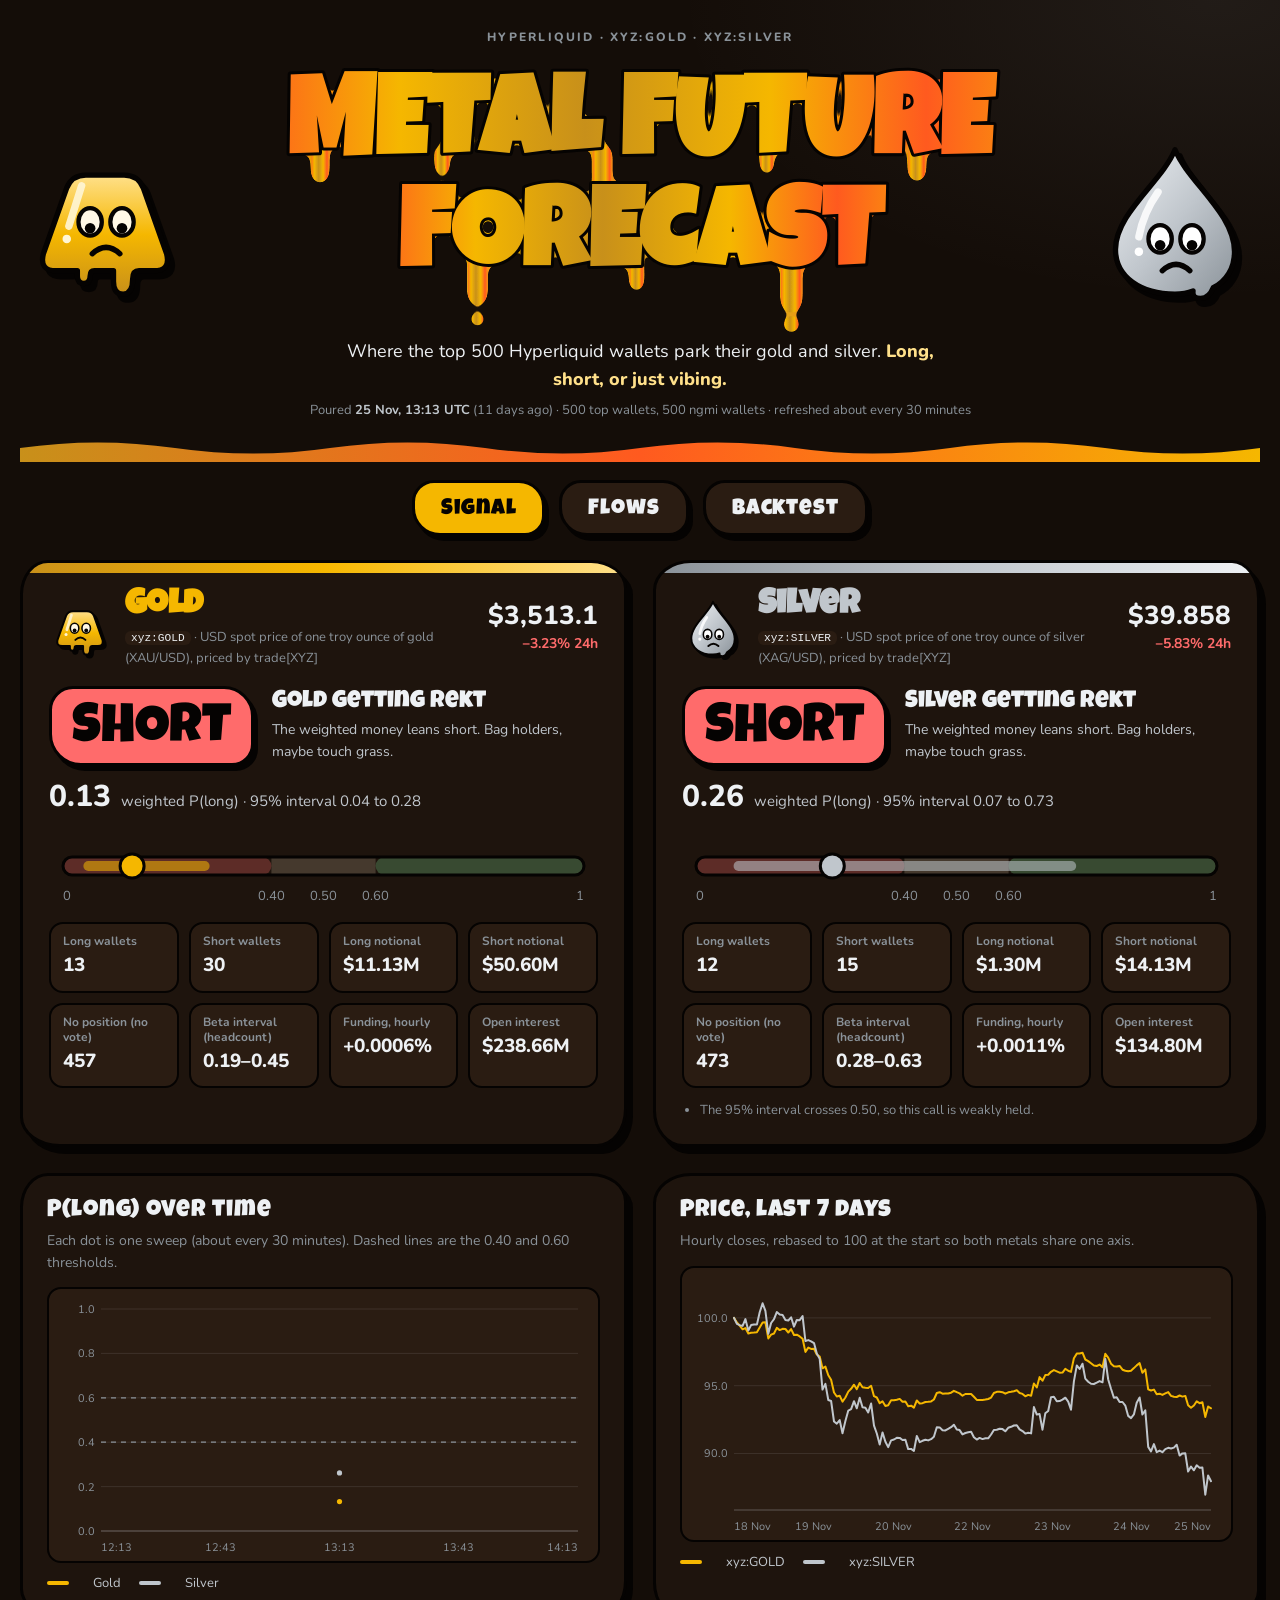
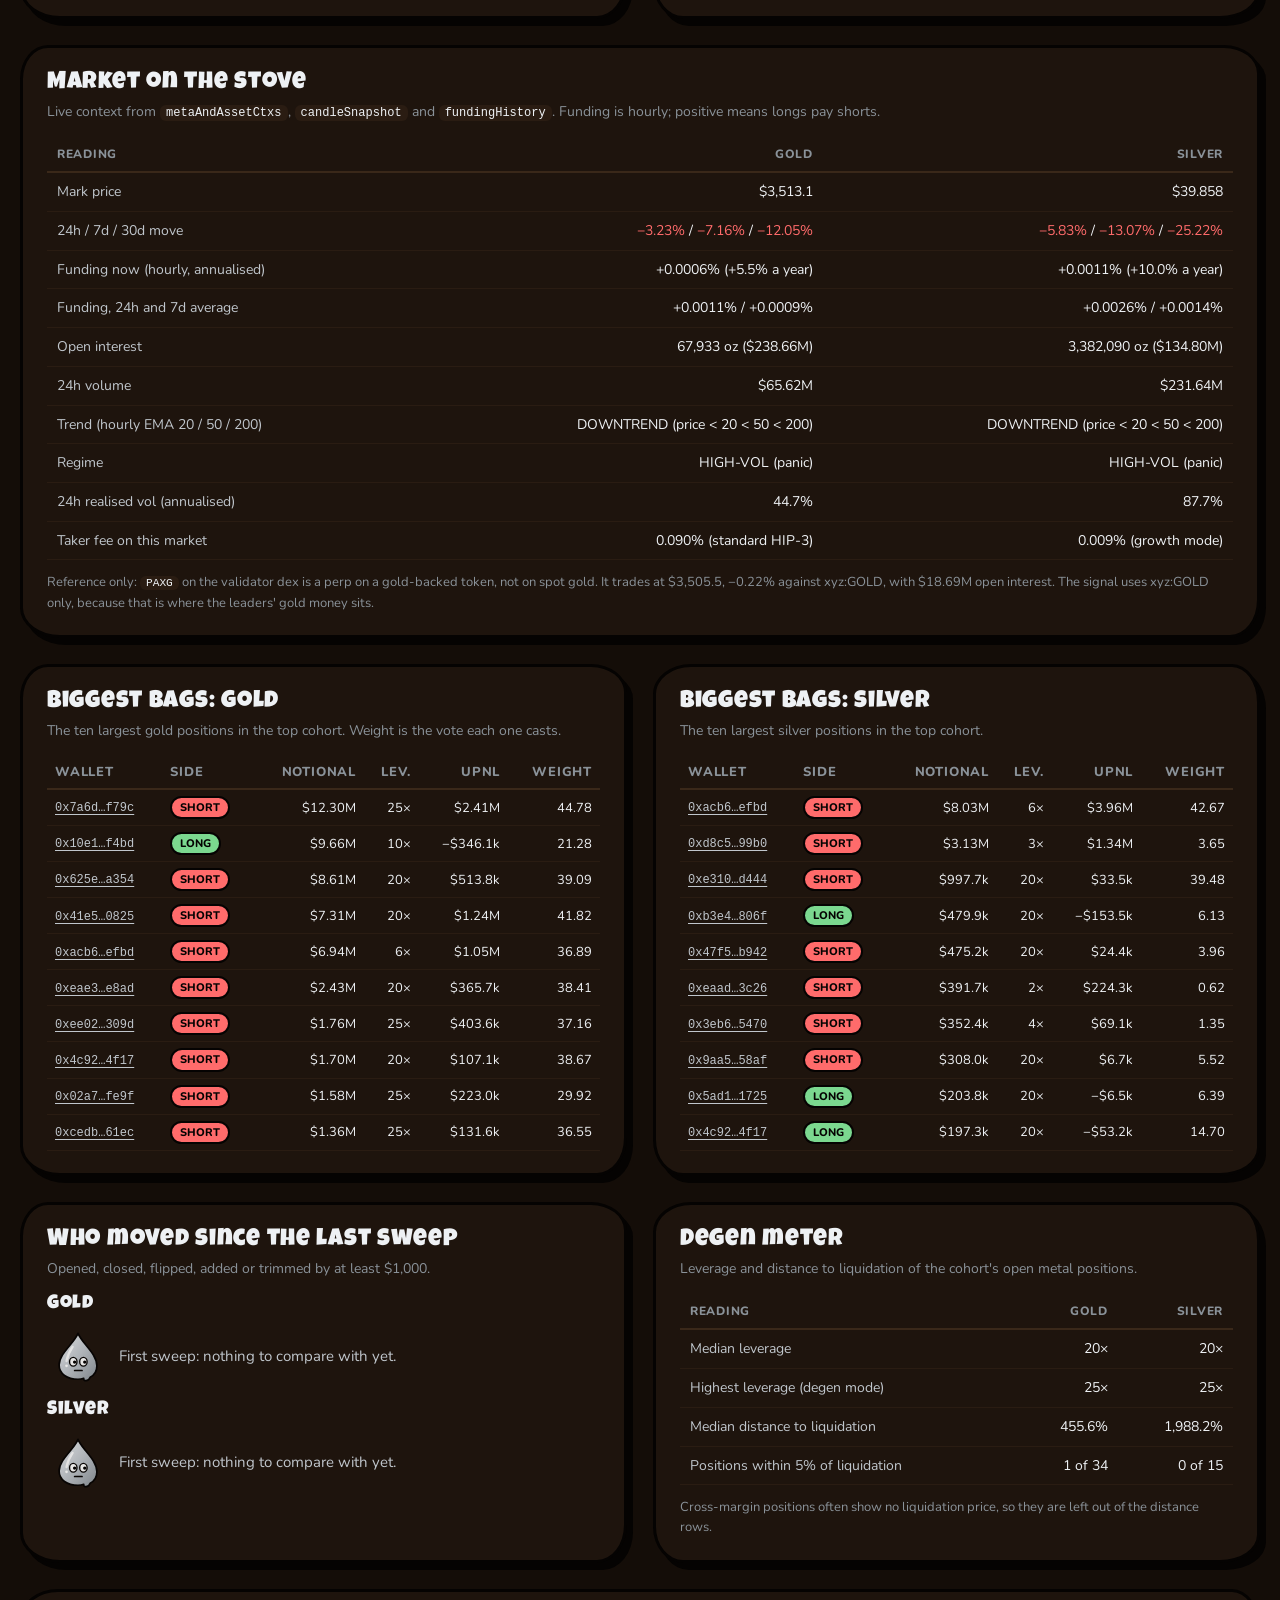
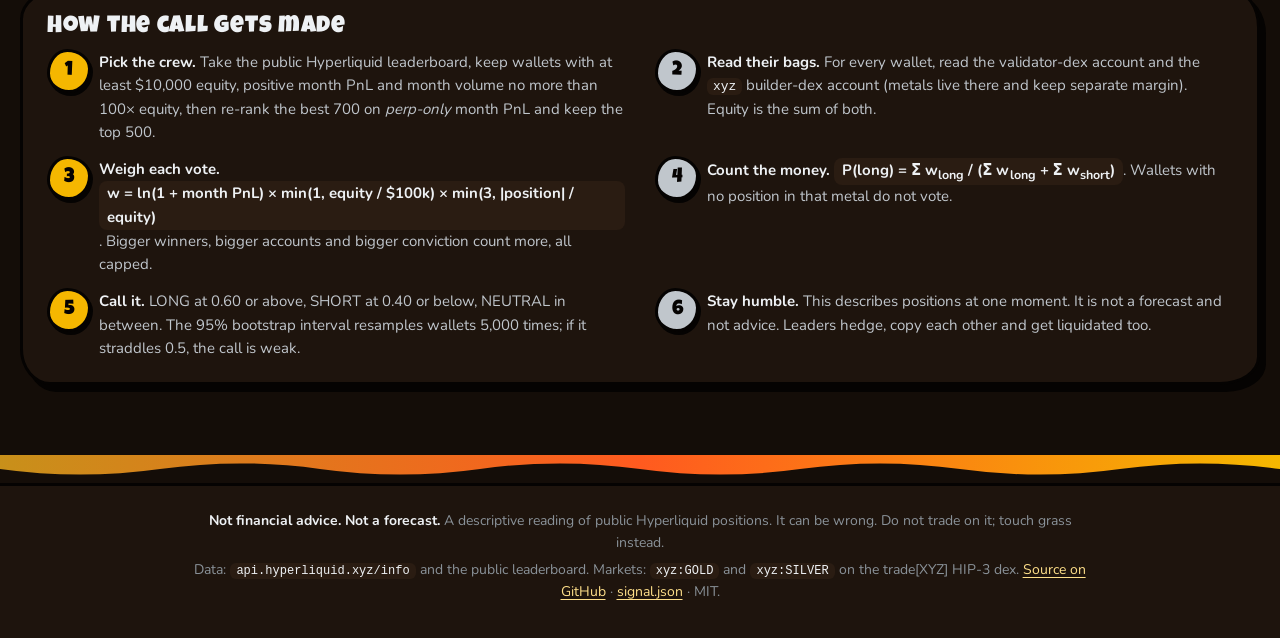
==== site/index.html @ cd92ebe0 "Metal Future Forecast: gold and silver positioning from Hyperliquid's top wallets" ====
<!doctype html>
<html lang="en">
<head>
<meta charset="utf-8">
<meta name="viewport" content="width=device-width, initial-scale=1">
<title>Metal Future Forecast (Hyperliquid): gold and silver long/short signal</title>
<meta name="description" content="Are Hyperliquid's top 500 traders long or short gold and silver right now? A weighted P(long), a 95% interval, flows, whales, liquidations and an honest backtest.">
<meta name="theme-color" content="#140D08">
<link rel="icon" href="favicon.svg" type="image/svg+xml">
<link rel="preload" href="fonts/LuckiestGuy.woff2" as="font" type="font/woff2" crossorigin>
<link rel="preload" href="fonts/Nunito-var.woff2" as="font" type="font/woff2" crossorigin>
<link rel="stylesheet" href="styles.css">
</head>
<body>
<svg class="defs" aria-hidden="true" width="0" height="0" focusable="false">
  <defs>
    <filter id="goo" x="-10%" y="-20%" width="120%" height="160%">
      <feGaussianBlur in="SourceGraphic" stdDeviation="7" result="blur"/>
      <feColorMatrix in="blur" mode="matrix" values="1 0 0 0 0  0 1 0 0 0  0 0 1 0 0  0 0 0 22 -9" result="goo"/>
      <feComposite in="SourceGraphic" in2="goo" operator="atop"/>
    </filter>
    <filter id="goo-soft" x="-20%" y="-20%" width="140%" height="160%">
      <feGaussianBlur in="SourceGraphic" stdDeviation="4" result="b"/>
      <feColorMatrix in="b" mode="matrix" values="1 0 0 0 0  0 1 0 0 0  0 0 1 0 0  0 0 0 18 -7"/>
    </filter>
    <linearGradient id="molten" x1="0" y1="0" x2="1" y2="0" gradientUnits="objectBoundingBox" spreadMethod="reflect">
      <stop offset="0" stop-color="#FFE08A"/>
      <stop offset=".28" stop-color="#F5B700"/>
      <stop offset=".52" stop-color="#FF5A1F"/>
      <stop offset=".74" stop-color="#F5B700"/>
      <stop offset="1" stop-color="#C8901A"/>
      <animate class="anim" attributeName="x1" values="0;-1;0" dur="9s" repeatCount="indefinite"/>
      <animate class="anim" attributeName="x2" values="1;0;1" dur="9s" repeatCount="indefinite"/>
    </linearGradient>
    <linearGradient id="chrome" x1="0" y1="0" x2="0" y2="1">
      <stop offset="0" stop-color="#EEF1F4"/>
      <stop offset=".45" stop-color="#C0C6CC"/>
      <stop offset=".55" stop-color="#8A9299"/>
      <stop offset="1" stop-color="#D9DEE2"/>
    </linearGradient>
    <linearGradient id="gold-body" x1="0" y1="0" x2="0" y2="1">
      <stop offset="0" stop-color="#FFE08A"/>
      <stop offset=".5" stop-color="#F5B700"/>
      <stop offset="1" stop-color="#C8901A"/>
    </linearGradient>
    <linearGradient id="silver-body" x1="0" y1="0" x2="1" y2="1">
      <stop offset="0" stop-color="#EEF1F4"/>
      <stop offset=".5" stop-color="#C0C6CC"/>
      <stop offset="1" stop-color="#8A9299"/>
    </linearGradient>
    <linearGradient id="lava-wave" x1="0" y1="0" x2="1" y2="0">
      <stop offset="0" stop-color="#C8901A"/>
      <stop offset=".5" stop-color="#FF5A1F"/>
      <stop offset="1" stop-color="#F5B700"/>
    </linearGradient>
    <symbol id="nugget" viewBox="0 0 160 160">
      <g class="m-body">
        <path d="M22 108 L44 46 Q49 34 62 34 H98 Q111 34 116 46 L138 108 Q142 124 126 124 H112 Q106 124 106 132 Q106 146 97 146 Q88 146 88 134 V124 H70 Q66 124 66 129 Q66 136 60 136 Q54 136 54 129 V124 H34 Q18 124 22 108 Z" fill="url(#gold-body)" stroke="#050302" stroke-width="5" stroke-linejoin="round"/>
        <path d="M58 44 L46 82" stroke="#FFF6D6" stroke-width="7" stroke-linecap="round" opacity=".9"/>
        <circle cx="44" cy="94" r="4" fill="#FFF6D6"/>
      </g>
      <g class="m-face">
        <g class="eye"><ellipse cx="66" cy="78" rx="11" ry="13" fill="#FFF8E6" stroke="#050302" stroke-width="4"/><circle class="pupil" cx="66" cy="79" r="5" fill="#050302"/></g>
        <g class="eye"><ellipse cx="96" cy="78" rx="11" ry="13" fill="#FFF8E6" stroke="#050302" stroke-width="4"/><circle class="pupil" cx="96" cy="79" r="5" fill="#050302"/></g>
        <rect class="lid" x="52" y="62" width="58" height="0" fill="#C8901A"/>
        <path class="mouth mouth-long" d="M68 100 Q81 114 94 100" fill="none" stroke="#050302" stroke-width="5" stroke-linecap="round"/>
        <path class="mouth mouth-short" d="M68 108 Q81 96 94 108" fill="none" stroke="#050302" stroke-width="5" stroke-linecap="round"/>
        <path class="mouth mouth-neutral" d="M70 104 H92" fill="none" stroke="#050302" stroke-width="5" stroke-linecap="round"/>
      </g>
    </symbol>
    <symbol id="quick" viewBox="0 0 160 160">
      <g class="m-body">
        <path d="M80 10 C92 40 136 70 136 106 C136 122 128 134 116 140 Q112 150 104 150 Q96 150 97 143 C92 145 86 146 80 146 C48 146 24 130 24 104 C24 70 68 40 80 10 Z" fill="url(#silver-body)" stroke="#050302" stroke-width="5" stroke-linejoin="round"/>
        <path d="M64 50 Q50 70 46 92" stroke="#FFFFFF" stroke-width="7" stroke-linecap="round" fill="none" opacity=".85"/>
        <circle cx="46" cy="106" r="4" fill="#FFFFFF"/>
      </g>
      <g class="m-face">
        <g class="eye"><ellipse cx="66" cy="94" rx="11" ry="13" fill="#FFFFFF" stroke="#050302" stroke-width="4"/><circle class="pupil" cx="66" cy="95" r="5" fill="#050302"/></g>
        <g class="eye"><ellipse cx="96" cy="94" rx="11" ry="13" fill="#FFFFFF" stroke="#050302" stroke-width="4"/><circle class="pupil" cx="96" cy="95" r="5" fill="#050302"/></g>
        <rect class="lid" x="52" y="78" width="58" height="0" fill="#8A9299"/>
        <path class="mouth mouth-long" d="M68 116 Q81 130 94 116" fill="none" stroke="#050302" stroke-width="5" stroke-linecap="round"/>
        <path class="mouth mouth-short" d="M68 124 Q81 112 94 124" fill="none" stroke="#050302" stroke-width="5" stroke-linecap="round"/>
        <path class="mouth mouth-neutral" d="M70 120 H92" fill="none" stroke="#050302" stroke-width="5" stroke-linecap="round"/>
      </g>
    </symbol>
  </defs>
</svg>

<a class="skip" href="#main">Skip to the readings</a>

<header class="hero">
  <div class="hero-inner">
    <svg class="mascot mascot-gold" id="mascot-gold" viewBox="0 0 160 160" role="img" aria-label="Nugget, the gold mascot"><use href="#nugget"/></svg>
    <div class="wordmark-wrap">
      <p class="eyebrow">Hyperliquid &middot; xyz:GOLD &middot; xyz:SILVER</p>
      <h1 class="wordmark">
        <span class="sr">Metal Future Forecast</span>
        <svg viewBox="0 0 1000 330" aria-hidden="true" class="wm-svg">
          <g filter="url(#goo)" class="wm-goo">
            <text x="500" y="120" text-anchor="middle" class="wm-text">METAL FUTURE</text>
            <text x="500" y="250" text-anchor="middle" class="wm-text">FORECAST</text>
            <g class="drips" fill="url(#molten)">
              <rect class="drip d1" x="118" y="108" width="20" height="46" rx="10"/>
              <rect class="drip d2" x="262" y="110" width="16" height="36" rx="8"/>
              <rect class="drip d3" x="445" y="108" width="22" height="52" rx="11"/>
              <rect class="drip d4" x="640" y="110" width="15" height="34" rx="7"/>
              <rect class="drip d5" x="812" y="108" width="20" height="44" rx="10"/>
              <rect class="drip d6" x="300" y="238" width="22" height="58" rx="11"/>
              <rect class="drip d7" x="488" y="240" width="16" height="40" rx="8"/>
              <rect class="drip d8" x="664" y="238" width="24" height="66" rx="12"/>
              <circle class="plop b1" cx="311" cy="312" r="9"/>
              <circle class="plop b2" cx="676" cy="318" r="10"/>
            </g>
          </g>
          <g class="wm-crisp">
            <text x="500" y="120" text-anchor="middle">METAL FUTURE</text>
            <text x="500" y="250" text-anchor="middle">FORECAST</text>
          </g>
        </svg>
      </h1>
      <p class="tagline">Where the top 500 Hyperliquid wallets park their gold and silver. <em>Long, short, or just vibing.</em></p>
      <p class="stamp" id="stamp">Loading the latest pour&hellip;</p>
    </div>
    <svg class="mascot mascot-silver" id="mascot-silver" viewBox="0 0 160 160" role="img" aria-label="Quicksilver, the silver mascot"><use href="#quick"/></svg>
  </div>
  <svg class="lava" viewBox="0 0 1440 60" preserveAspectRatio="none" aria-hidden="true"><path class="lava-path" d="M0 30 Q 90 6 180 30 T 360 30 T 540 30 T 720 30 T 900 30 T 1080 30 T 1260 30 T 1440 30 V60 H0Z" fill="url(#lava-wave)"/></svg>
  <nav class="tabs" role="tablist" aria-label="Sections">
    <a role="tab" href="#signal" id="tab-signal" aria-controls="panel-signal">Signal</a>
    <a role="tab" href="#flows" id="tab-flows" aria-controls="panel-flows">Flows</a>
    <a role="tab" href="#backtest" id="tab-backtest" aria-controls="panel-backtest">Backtest</a>
  </nav>
</header>

<main id="main">
  <!-- SIGNAL -->
  <section id="panel-signal" class="tabpanel" role="tabpanel" aria-labelledby="tab-signal">
    <div class="scale" id="scale">
      <article class="blob metal-card gold" id="card-gold" data-metal="gold"><p class="loading">Melting the gold&hellip;</p></article>
      <article class="blob metal-card silver" id="card-silver" data-metal="silver"><p class="loading">Melting the silver&hellip;</p></article>
    </div>

    <div class="row two">
      <article class="blob plate">
        <h2 class="ptitle">P(long) over time</h2>
        <p class="psub">Each dot is one sweep (about every 30 minutes). Dashed lines are the 0.40 and 0.60 thresholds.</p>
        <div class="chart" id="hist-chart" role="img" aria-label="History of P(long) for gold and silver"></div>
        <div class="legend"><span class="key k-gold"></span>Gold <span class="key k-silver"></span>Silver</div>
      </article>
      <article class="blob plate">
        <h2 class="ptitle">Price, last 7 days</h2>
        <p class="psub">Hourly closes, rebased to 100 at the start so both metals share one axis.</p>
        <div class="chart" id="price-chart" role="img" aria-label="Gold and silver hourly price, rebased"></div>
        <div class="legend"><span class="key k-gold"></span>xyz:GOLD <span class="key k-silver"></span>xyz:SILVER</div>
      </article>
    </div>

    <article class="blob plate wide">
      <h2 class="ptitle">Market on the stove</h2>
      <p class="psub">Live context from <code>metaAndAssetCtxs</code>, <code>candleSnapshot</code> and <code>fundingHistory</code>. Funding is hourly; positive means longs pay shorts.</p>
      <div class="table-wrap"><table class="data" id="market-table"></table></div>
      <p class="note" id="paxg-note"></p>
    </article>

    <div class="row two">
      <article class="blob plate"><h2 class="ptitle">Biggest bags: gold</h2><p class="psub">The ten largest gold positions in the top cohort. Weight is the vote each one casts.</p><div class="table-wrap"><table class="data compact" id="pos-gold"></table></div></article>
      <article class="blob plate"><h2 class="ptitle">Biggest bags: silver</h2><p class="psub">The ten largest silver positions in the top cohort.</p><div class="table-wrap"><table class="data compact" id="pos-silver"></table></div></article>
    </div>

    <div class="row two">
      <article class="blob plate"><h2 class="ptitle">Who moved since the last sweep</h2><p class="psub">Opened, closed, flipped, added or trimmed by at least $1,000.</p><div id="changes"></div></article>
      <article class="blob plate"><h2 class="ptitle">Degen meter</h2><p class="psub">Leverage and distance to liquidation of the cohort's open metal positions.</p><div id="risk"></div></article>
    </div>

    <article class="blob plate wide explain">
      <h2 class="ptitle">How the call gets made</h2>
      <ol class="steps">
        <li><b>Pick the crew.</b> Take the public Hyperliquid leaderboard, keep wallets with at least $10,000 equity, positive month PnL and month volume no more than 100&times; equity, then re-rank the best 700 on <em>perp-only</em> month PnL and keep the top 500.</li>
        <li><b>Read their bags.</b> For every wallet, read the validator-dex account and the <code>xyz</code> builder-dex account (metals live there and keep separate margin). Equity is the sum of both.</li>
        <li><b>Weigh each vote.</b> <span class="formula">w = ln(1 + month PnL) &times; min(1, equity / $100k) &times; min(3, |position| / equity)</span>. Bigger winners, bigger accounts and bigger conviction count more, all capped.</li>
        <li><b>Count the money.</b> <span class="formula">P(long) = &Sigma; w<sub>long</sub> / (&Sigma; w<sub>long</sub> + &Sigma; w<sub>short</sub>)</span>. Wallets with no position in that metal do not vote.</li>
        <li><b>Call it.</b> LONG at 0.60 or above, SHORT at 0.40 or below, NEUTRAL in between. The 95% bootstrap interval resamples wallets 5,000 times; if it straddles 0.5, the call is weak.</li>
        <li><b>Stay humble.</b> This describes positions at one moment. It is not a forecast and not advice. Leaders hedge, copy each other and get liquidated too.</li>
      </ol>
    </article>
  </section>

  <!-- FLOWS -->
  <section id="panel-flows" class="tabpanel" role="tabpanel" aria-labelledby="tab-flows" hidden>
    <div class="chips-bar">
      <div class="chips" role="group" aria-label="Metal" id="flow-metal">
        <button type="button" data-metal="gold" aria-pressed="true">Gold</button>
        <button type="button" data-metal="silver" aria-pressed="false">Silver</button>
      </div>
      <div class="chips" role="group" aria-label="Timeframe" id="flow-tf"></div>
    </div>
    <article class="blob plate wide flowbox" id="flowbox"></article>
    <div class="row two">
      <article class="blob plate" id="cohorts"></article>
      <article class="blob plate" id="liqs"></article>
    </div>
    <article class="blob plate wide"><h2 class="ptitle">Whale tape</h2><p class="psub" id="whale-rules"></p><div id="whales"></div></article>
    <article class="blob plate wide explain">
      <h2 class="ptitle">How to read Flows</h2>
      <ol class="steps" id="flow-explain">
        <li><b>Opened, added, trimmed, closed.</b> Each sweep compares every wallet's size with the previous sweep and sorts the change into those four buckets, per side. Sizes are valued at the current mark, so price moves alone never count as flow.</li>
        <li><b>Toward long.</b> Net new long dollars minus net new short dollars over the window. Positive means the crew leaned harder long.</li>
        <li><b>Top versus ngmi cohort.</b> The ngmi cohort is the 500 wallets with the biggest month losses, same equity floor and turnover cap. When the two crews move opposite ways, that is the interesting bit.</li>
        <li><b>Whales.</b> A position change of at least $250k between sweeps, a single order of at least $250k, or a worked order (TWAP-style run) of at least $250k.</li>
        <li><b>Liquidations.</b> Hyperliquid's public API has <em>no market-wide liquidation feed</em>. We only see liquidations inside the fills of the 1,000 tracked wallets, so the count is a floor. The open-interest proxy flags steps where OI drops sharply during a big price move; it cannot tell a liquidation from a normal close.</li>
        <li><b>Windows.</b> A timeframe chip goes grey until the sweep history reaches back that far. Positions opened and closed between two sweeps are invisible.</li>
      </ol>
    </article>
  </section>

  <!-- BACKTEST -->
  <section id="panel-backtest" class="tabpanel" role="tabpanel" aria-labelledby="tab-backtest" hidden>
    <article class="blob plate wide bt-hero" id="bt-hero"><p class="loading">Firing up the lab&hellip;</p></article>
    <div class="chips-bar">
      <div class="chips" role="group" aria-label="Metal" id="bt-metal">
        <button type="button" data-metal="gold" aria-pressed="true">Gold</button>
        <button type="button" data-metal="silver" aria-pressed="false">Silver</button>
      </div>
      <div class="chips" role="group" aria-label="Window" id="bt-window"></div>
    </div>
    <article class="blob plate wide">
      <h2 class="ptitle">Fig. 1 &middot; Equity curves</h2>
      <p class="psub" id="bt-eq-sub"></p>
      <div class="chart tall" id="bt-equity" role="img" aria-label="Equity curves of the signal and the baselines"></div>
      <div class="legend" id="bt-eq-legend"></div>
    </article>
    <article class="blob plate wide">
      <h2 class="ptitle">Table 1 &middot; Strategies, after fees and funding</h2>
      <div class="table-wrap"><table class="data" id="bt-table"></table></div>
      <p class="note" id="bt-table-note"></p>
    </article>
    <div class="row two">
      <article class="blob plate"><h2 class="ptitle">Table 2 &middot; By market regime</h2><p class="psub" id="bt-regime-sub"></p><div class="table-wrap"><table class="data compact" id="bt-regime"></table></div></article>
      <article class="blob plate"><h2 class="ptitle">Table 3 &middot; Threshold sensitivity</h2><p class="psub" id="bt-grid-sub"></p><div class="table-wrap"><table class="data compact" id="bt-grid"></table></div></article>
    </div>
    <div class="row two">
      <article class="blob plate"><h2 class="ptitle">Fig. 2 &middot; P(long), rebuilt day by day</h2><p class="psub">From each wallet's position the day before. Dashed lines are 0.40 and 0.60.</p><div class="chart" id="bt-p" role="img" aria-label="Reconstructed daily P(long)"></div></article>
      <article class="blob plate"><h2 class="ptitle">Fig. 3 &middot; Who was in the trade</h2><p class="psub">Cohort wallets holding the metal each day: longs above zero, shorts below.</p><div class="chart" id="bt-cov" role="img" aria-label="Number of cohort wallets long and short each day"></div></article>
    </div>
    <article class="blob plate wide">
      <h2 class="ptitle">Table 4 &middot; Inputs and how far back they go</h2>
      <div class="table-wrap"><table class="data compact" id="bt-inputs"></table></div>
    </article>
    <article class="blob plate wide explain" id="bt-verdict"></article>
  </section>
</main>

<footer class="foot">
  <svg class="lava flip" viewBox="0 0 1440 60" preserveAspectRatio="none" aria-hidden="true"><path class="lava-path" d="M0 30 Q 90 6 180 30 T 360 30 T 540 30 T 720 30 T 900 30 T 1080 30 T 1260 30 T 1440 30 V60 H0Z" fill="url(#lava-wave)"/></svg>
  <div class="foot-inner">
    <p><b>Not financial advice. Not a forecast.</b> A descriptive reading of public Hyperliquid positions. It can be wrong. Do not trade on it; touch grass instead.</p>
    <p>Data: <code>api.hyperliquid.xyz/info</code> and the public leaderboard. Markets: <code>xyz:GOLD</code> and <code>xyz:SILVER</code> on the trade[XYZ] HIP-3 dex. <a href="https://github.com/PrafullJ0shi/metal-future-forecast">Source on GitHub</a> &middot; <a href="data/signal.json">signal.json</a> &middot; MIT.</p>
  </div>
</footer>

<script type="module" src="js/app.js"></script>
</body>
</html>
---- site/styles.css ----
/* Metal Future Forecast. See DESIGN.md. Fun in the chrome, crisp in the data. */
@font-face { font-family: "Luckiest Guy"; src: url("fonts/LuckiestGuy.woff2") format("woff2"); font-display: swap; }
@font-face { font-family: "Nunito"; src: url("fonts/Nunito-var.woff2") format("woff2"); font-weight: 200 1000; font-display: swap; }

:root {
  --choc-900: #140D08; --choc-800: #1E140D; --choc-700: #2A1C12; --choc-600: #3A2819;
  --ink: #050302;
  --gold-500: #F5B700; --gold-700: #C8901A; --gold-200: #FFE08A;
  --silver-300: #C0C6CC; --silver-600: #8A9299; --silver-100: #EEF1F4;
  --lava: #FF5A1F;
  --up: #7BD88F; --down: #FF6B6B; --flat: #B9A68C;
  --display: "Luckiest Guy", "Arial Black", system-ui, sans-serif;
  --body: "Nunito", system-ui, -apple-system, "Segoe UI", sans-serif;
  --r-blob: 28px 36px 30px 40px / 34px 28px 38px 30px;
  --r-blob-2: 38px 28px 40px 30px / 30px 38px 28px 36px;
  --shadow: 6px 7px 0 var(--ink);
}

* { box-sizing: border-box; }
html { background: var(--choc-900); color-scheme: dark; }
body {
  margin: 0; font-family: var(--body); color: var(--silver-300); font-size: 16px; line-height: 1.55;
  background:
    radial-gradient(1200px 500px at 15% -10%, rgba(245,183,0,.10), transparent 60%),
    radial-gradient(900px 500px at 95% 0%, rgba(192,198,204,.08), transparent 60%),
    var(--choc-900);
  font-variant-numeric: tabular-nums;
}
.defs { position: absolute; width: 0; height: 0; overflow: hidden; }
.sr { position: absolute; width: 1px; height: 1px; overflow: hidden; clip: rect(0 0 0 0); white-space: nowrap; }
.skip { position: absolute; left: -999px; top: 8px; background: var(--gold-500); color: var(--ink); padding: 8px 14px; border-radius: 12px; font-weight: 800; z-index: 10; }
.skip:focus { left: 12px; }
a { color: var(--gold-200); text-underline-offset: 3px; }
a:hover { color: var(--gold-500); }
code { font-family: ui-monospace, "SFMono-Regular", Menlo, Consolas, monospace; font-size: .86em; background: var(--choc-700); padding: 1px 6px; border-radius: 6px; color: var(--silver-100); }
b, strong { color: var(--silver-100); }

/* ---------- Hero ---------- */
.hero { position: relative; padding: 28px 20px 0; }
.hero-inner { max-width: 1320px; margin: 0 auto; display: grid; grid-template-columns: 170px 1fr 170px; align-items: center; gap: 18px; }
.wordmark-wrap { text-align: center; }
.eyebrow { margin: 0 0 4px; font-weight: 800; letter-spacing: .18em; text-transform: uppercase; font-size: 12px; color: var(--silver-600); }
.wordmark { margin: 0; line-height: 0; }
.wm-svg { width: 100%; max-width: 860px; height: auto; overflow: visible; }
.wm-text { font-family: var(--display); font-size: 128px; fill: url(#molten); }
.wm-crisp text { font-family: var(--display); font-size: 128px; fill: url(#molten); stroke: var(--ink); stroke-width: 7px; paint-order: stroke fill; stroke-linejoin: round; }
.drip { transform-box: fill-box; transform-origin: 50% 0; animation: drip 6s ease-in-out infinite; }
.d2 { animation-duration: 7.4s; animation-delay: -1.2s; } .d3 { animation-duration: 8.2s; animation-delay: -3s; }
.d4 { animation-duration: 6.6s; animation-delay: -2.1s; } .d5 { animation-duration: 9s; animation-delay: -4.4s; }
.d6 { animation-duration: 10s; animation-delay: -.6s; } .d7 { animation-duration: 7s; animation-delay: -5s; }
.d8 { animation-duration: 11s; animation-delay: -2.6s; }
@keyframes drip { 0%, 100% { transform: scaleY(.45); } 45% { transform: scaleY(1.25); } 60% { transform: scaleY(1.05); } }

circle.plop { transform-box: fill-box; transform-origin: 50% 0; animation: plop 10s ease-in infinite; }
circle.plop.b2 { animation-duration: 11s; animation-delay: -2.6s; }
@keyframes plop { 0%, 40% { transform: translateY(-30px) scale(.2); opacity: 0; } 55% { opacity: 1; transform: translateY(0) scale(1); } 85% { transform: translateY(26px) scale(.9); opacity: 1; } 100% { transform: translateY(40px) scale(.3); opacity: 0; } }
.tagline { margin: 4px auto 6px; max-width: 640px; font-size: 18px; color: var(--silver-100); }
.tagline em { color: var(--gold-200); font-style: normal; font-weight: 800; }
.stamp { margin: 0; font-size: 13px; color: var(--silver-600); }
.stamp b { color: var(--silver-300); }

.mascot { width: 100%; height: auto; overflow: visible; filter: drop-shadow(5px 6px 0 var(--ink)); animation: bob 5s ease-in-out infinite; }
.mascot-silver { animation-delay: -2.5s; }
@keyframes bob { 0%, 100% { transform: translateY(0) rotate(-2deg); } 50% { transform: translateY(-8px) rotate(2deg); } }
.mascot-mini .mouth { display: none; }
.mascot-mini.v-LONG .mouth-long, .mascot-mini.v-SHORT .mouth-short, .mascot-mini.v-NEUTRAL .mouth-neutral { display: inline; }
.mascot-mini.v-LONG .pupil { transform: translate(0, -5px); } .mascot-mini.v-SHORT .pupil { transform: translate(0, 5px); } .mascot-mini.v-NEUTRAL .pupil { transform: translate(4px, 0); }
.mascot .pupil { transition: transform .5s cubic-bezier(.5,1.8,.5,1); }
.mascot .mouth { display: none; }
.mascot.v-LONG .mouth-long, .mascot.v-SHORT .mouth-short, .mascot.v-NEUTRAL .mouth-neutral, .mascot:not(.v-LONG):not(.v-SHORT):not(.v-NEUTRAL) .mouth-neutral { display: inline; }
.mascot.v-LONG .pupil { transform: translate(0, -5px); }
.mascot.v-SHORT .pupil { transform: translate(0, 5px); }
.mascot.v-NEUTRAL .pupil { transform: translate(4px, 0); }
.mascot .lid { animation: blink 6s infinite; }
.mascot-silver .lid { animation-delay: -3.3s; }
@keyframes blink { 0%, 94%, 100% { height: 0; } 96% { height: 34px; } }

.lava { display: block; width: 100%; height: 28px; margin-top: 14px; }
.lava-path { animation: wave 12s linear infinite; }
@keyframes wave { from { transform: translateX(0); } to { transform: translateX(-360px); } }
.lava.flip { transform: scaleY(-1); margin: 0; }

/* ---------- Tabs ---------- */
.tabs { display: flex; justify-content: center; gap: 14px; padding: 18px 12px 6px; flex-wrap: wrap; }
.tabs a {
  font-family: var(--display); font-size: 22px; letter-spacing: .04em; text-decoration: none;
  color: var(--silver-100); background: var(--choc-700); padding: 10px 26px 6px; border: 3px solid var(--ink);
  border-radius: 22px 26px 20px 28px; box-shadow: 4px 5px 0 var(--ink); transition: transform .15s;
}
.tabs a:hover { transform: translateY(-2px) rotate(-1deg); }
.tabs a[aria-selected="true"] { background: var(--gold-500); color: var(--ink); }
.tabs a:focus-visible, .chips button:focus-visible { outline: 3px dashed var(--gold-200); outline-offset: 3px; }

/* ---------- Layout ---------- */
main { max-width: 1320px; margin: 0 auto; padding: 18px 20px 40px; }
.tabpanel[hidden] { display: none; }
.row { display: grid; gap: 26px; margin-top: 26px; }
.row.two { grid-template-columns: 1fr 1fr; }
.row > * { min-width: 0; }
.blob {
  background: var(--choc-800); border: 3px solid var(--ink); border-radius: var(--r-blob); box-shadow: var(--shadow);
  padding: 22px 24px; position: relative; transition: border-radius .6s ease, transform .6s cubic-bezier(.4,1.6,.5,1);
}
.blob:nth-child(even) { border-radius: var(--r-blob-2); }
.blob:hover { border-radius: var(--r-blob-2); transform: rotate(-.35deg); }
.blob:nth-child(even):hover { border-radius: var(--r-blob); transform: rotate(.35deg); }
.plate.wide { margin-top: 26px; }
.ptitle { font-family: var(--display); font-weight: 400; font-size: 24px; letter-spacing: .03em; color: var(--silver-100); margin: 0 0 4px; line-height: 1.15; }
.psub { margin: 0 0 14px; color: var(--silver-600); font-size: 14px; }
.note { font-size: 13px; color: var(--silver-600); margin: 12px 0 0; }
.loading { color: var(--silver-600); font-style: italic; }

/* ---------- Metal cards ---------- */
.scale { display: grid; grid-template-columns: 1fr 1fr; gap: 26px; }
.metal-card { padding: 22px 26px 24px; overflow: hidden; }
.metal-card::before { content: ""; position: absolute; inset: 0 0 auto 0; height: 10px; }
.metal-card.gold::before { background: linear-gradient(90deg, var(--gold-700), var(--gold-500), var(--gold-200)); }
.metal-card.silver::before { background: linear-gradient(90deg, var(--silver-600), var(--silver-300), var(--silver-100)); }
.mc-head { display: flex; align-items: center; gap: 14px; margin-top: 4px; }
.mc-head svg { width: 62px; height: 62px; flex: none; filter: drop-shadow(3px 3px 0 var(--ink)); }
.mc-name { font-family: var(--display); font-size: 34px; line-height: 1; margin: 0; }
.gold .mc-name { color: var(--gold-500); } .silver .mc-name { color: var(--silver-300); }
.mc-coin { font-size: 13px; color: var(--silver-600); margin: 4px 0 0; }
.mc-px { margin-left: auto; text-align: right; }
.mc-px .px { font-size: 26px; font-weight: 800; color: var(--silver-100); display: block; line-height: 1.1; }
.mc-px .chg { font-size: 14px; font-weight: 700; }
.up { color: var(--up); } .down { color: var(--down); } .flat { color: var(--flat); }

.verdict-row { display: grid; grid-template-columns: auto 1fr; gap: 18px; align-items: center; margin: 18px 0 8px; }
.verdict {
  font-family: var(--display); font-size: 54px; line-height: 1; padding: 14px 20px 6px; border: 3px solid var(--ink);
  border-radius: 24px 30px 22px 32px; box-shadow: 4px 5px 0 var(--ink); color: var(--ink); text-align: center; min-width: 190px;
}
.verdict.LONG { background: var(--up); } .verdict.SHORT { background: var(--down); } .verdict.NEUTRAL { background: var(--flat); }
.slang { font-family: var(--display); font-size: 24px; color: var(--silver-100); margin: 0; line-height: 1.1; }
.slang-sub { margin: 4px 0 0; font-size: 14px; color: var(--silver-300); }

.gauge { margin: 18px 0 6px; }
.gauge svg { display: block; max-width: 100%; }
.big-p { font-size: 15px; color: var(--silver-300); margin: 0 0 6px; }
.big-p b { font-size: 30px; font-weight: 800; color: var(--silver-100); margin-right: 6px; }

.stats { display: grid; grid-template-columns: repeat(4, 1fr); gap: 10px; margin: 14px 0 0; padding: 0; list-style: none; }
.stats li { background: var(--choc-700); border-radius: 14px; padding: 10px 12px; border: 2px solid var(--ink); }
.stats .k { display: block; font-size: 12px; color: var(--silver-600); font-weight: 700; line-height: 1.25; }
.stats .v { display: block; font-size: 19px; font-weight: 800; color: var(--silver-100); margin-top: 2px; }
.card-notes { margin: 12px 0 0; padding-left: 18px; font-size: 13px; color: var(--silver-600); }

/* ---------- Charts and tables (crisp zone) ---------- */
.chart { background: var(--choc-700); border-radius: 14px; border: 2px solid var(--ink); padding: 8px 6px 4px; min-height: 230px; }
.chart.tall { min-height: 340px; }
.chart svg { display: block; width: 100%; height: auto; }
.chart text { font-family: var(--body); font-size: 11px; fill: var(--silver-600); }
.chart .grid { stroke: rgba(192,198,204,.12); stroke-width: 1; }
.chart .axis { stroke: rgba(192,198,204,.35); stroke-width: 1; }
.chart .thr { stroke: var(--silver-600); stroke-dasharray: 5 5; stroke-width: 1.2; }
.chart .empty { fill: var(--silver-600); font-size: 14px; }
.legend { display: flex; flex-wrap: wrap; gap: 6px 18px; align-items: center; font-size: 13px; color: var(--silver-300); margin-top: 10px; }
.key { display: inline-block; width: 22px; height: 4px; border-radius: 2px; margin-right: 6px; vertical-align: middle; }
.k-gold { background: var(--gold-500); } .k-silver { background: var(--silver-300); }
.k-hold { background: #6FA8DC; } .k-short { background: var(--down); } .k-signal { background: var(--gold-500); } .k-lo { background: var(--up); } .k-so { background: #C77DFF; }
.table-wrap { overflow-x: auto; -webkit-overflow-scrolling: touch; }
table.data { width: 100%; border-collapse: collapse; font-size: 14px; }
table.data th { text-align: left; font-weight: 800; color: var(--silver-600); font-size: 12px; text-transform: uppercase; letter-spacing: .06em; padding: 8px 10px; border-bottom: 2px solid var(--choc-600); white-space: nowrap; }
table.data td { padding: 8px 10px; border-bottom: 1px solid var(--choc-700); color: var(--silver-100); white-space: nowrap; }
table.data td.num, table.data th.num { text-align: right; }
table.data tr.hl td { background: rgba(245,183,0,.08); }
table.data td.lbl { color: var(--silver-300); white-space: normal; min-width: 160px; }
table.compact td, table.compact th { padding: 6px 8px; font-size: 13px; }
.tag { display: inline-block; font-size: 11px; font-weight: 800; padding: 1px 8px; border-radius: 999px; border: 2px solid var(--ink); color: var(--ink); }
.tag.LONG, .tag.BUY { background: var(--up); } .tag.SHORT, .tag.SELL { background: var(--down); } .tag.FLAT, .tag.NEUTRAL { background: var(--flat); }
.tag.is { background: var(--gold-200); } .tag.oos { background: var(--silver-300); }
.addr { font-family: ui-monospace, Menlo, Consolas, monospace; font-size: 12px; color: var(--silver-300); }

/* ---------- Explainers ---------- */
.steps { counter-reset: s; list-style: none; padding: 0; margin: 10px 0 0; display: grid; grid-template-columns: 1fr 1fr; gap: 14px 30px; }
.steps li { counter-increment: s; position: relative; padding-left: 52px; font-size: 15px; }
.steps li::before {
  content: counter(s); position: absolute; left: 0; top: -2px; width: 38px; height: 38px; display: grid; place-items: center;
  font-family: var(--display); font-size: 20px; color: var(--ink); background: var(--gold-500); border: 3px solid var(--ink);
  border-radius: 46% 54% 50% 50% / 55% 45% 55% 45%; box-shadow: 2px 3px 0 var(--ink);
}
.steps li:nth-child(even)::before { background: var(--silver-300); }
.formula { display: inline-block; background: var(--choc-700); color: var(--silver-100); border-radius: 8px; padding: 1px 8px; font-weight: 700; }

/* ---------- Chips ---------- */
.chips-bar { display: flex; justify-content: space-between; gap: 14px; flex-wrap: wrap; margin-top: 4px; }
.chips { display: flex; gap: 8px; flex-wrap: wrap; }
.chips button {
  font-family: var(--body); font-weight: 800; font-size: 14px; color: var(--silver-100); background: var(--choc-700);
  border: 3px solid var(--ink); border-radius: 16px 20px 15px 21px; padding: 6px 14px; cursor: pointer; box-shadow: 3px 3px 0 var(--ink);
}
.chips button[aria-pressed="true"] { background: var(--gold-500); color: var(--ink); }
#flow-metal button[data-metal="silver"][aria-pressed="true"], #bt-metal button[data-metal="silver"][aria-pressed="true"] { background: var(--silver-300); }
.chips button:disabled { opacity: .4; cursor: not-allowed; }

/* ---------- Flows ---------- */
.flow-grid { display: grid; grid-template-columns: 1.2fr 1fr; gap: 26px; align-items: start; }
.headline { font-family: var(--display); font-size: 26px; color: var(--silver-100); margin: 0 0 8px; line-height: 1.15; }
.bars { display: grid; gap: 10px; margin-top: 8px; }
.bar-row { display: grid; grid-template-columns: 120px 1fr 110px; gap: 10px; align-items: center; font-size: 14px; }
.bar-track { height: 16px; background: var(--choc-700); border-radius: 999px; border: 2px solid var(--ink); position: relative; overflow: hidden; }
.bar-fill { position: absolute; top: 0; bottom: 0; border-radius: 999px; }
.mini { margin: 0; padding-left: 18px; font-size: 14px; }
.tape { list-style: none; margin: 0; padding: 0; display: grid; gap: 8px; }
.tape li { display: grid; grid-template-columns: 92px 70px 1fr auto; gap: 10px; align-items: center; background: var(--choc-700); border-radius: 14px; padding: 8px 12px; border: 2px solid var(--ink); font-size: 14px; }
.tape .when { color: var(--silver-600); font-size: 12px; }
.empty-state { display: flex; gap: 14px; align-items: center; color: var(--silver-300); font-size: 15px; padding: 10px 4px; }
.empty-state svg { width: 54px; height: 54px; flex: none; opacity: .9; }
.status { display: inline-block; font-family: var(--display); font-size: 18px; padding: 6px 12px 2px; border-radius: 14px; border: 3px solid var(--ink); color: var(--ink); background: var(--flat); }
.status.WAVE { background: var(--down); } .status.PROXY { background: var(--lava); }

/* ---------- Backtest ---------- */
.bt-hero h2 { font-family: var(--display); font-weight: 400; font-size: 32px; margin: 0 0 8px; color: var(--silver-100); line-height: 1.1; }
.bt-hero .lede { font-size: 17px; color: var(--silver-100); max-width: 980px; margin: 0 0 14px; }
.bt-cards { display: grid; grid-template-columns: 1fr 1fr; gap: 20px; }
.bt-card { background: var(--choc-700); border: 2px solid var(--ink); border-radius: 18px; padding: 14px 16px; }
.bt-card h3 { font-family: var(--display); font-weight: 400; margin: 0 0 6px; font-size: 22px; }
.bt-card.gold h3 { color: var(--gold-500); } .bt-card.silver h3 { color: var(--silver-300); }
.bt-card dl { display: grid; grid-template-columns: 1fr auto; gap: 4px 12px; margin: 0; font-size: 14px; }
.bt-card dt { color: var(--silver-600); } .bt-card dd { margin: 0; font-weight: 800; color: var(--silver-100); text-align: right; }

/* ---------- Footer ---------- */
.foot { margin-top: 30px; }
.foot-inner { background: var(--choc-800); border-top: 3px solid var(--ink); padding: 18px 20px 30px; text-align: center; font-size: 14px; color: var(--silver-600); }
.foot-inner p { max-width: 900px; margin: 6px auto; }

/* ---------- Responsive ---------- */
@media (max-width: 1080px) {
  .stats { grid-template-columns: repeat(2, 1fr); }
  .verdict { font-size: 44px; min-width: 150px; }
}
@media (max-width: 860px) {
  .hero-inner { grid-template-columns: 1fr 1fr; }
  .wordmark-wrap { grid-column: 1 / -1; grid-row: 1; }
  .mascot { width: 92px; justify-self: center; }
  .scale, .row.two, .bt-cards, .flow-grid, .steps { grid-template-columns: 1fr; }
}
@media (max-width: 520px) {
  body { font-size: 15px; }
  .hero { padding-top: 16px; }
  .tagline { font-size: 16px; }
  main { padding: 12px 12px 30px; }
  .blob { padding: 18px 16px; }
  .verdict-row { grid-template-columns: 1fr; }
  .verdict { font-size: 42px; }
  .mc-name { font-size: 28px; }
  .mc-px .px { font-size: 21px; }
  .tabs { gap: 8px; }
  .tabs a { font-size: 16px; padding: 8px 12px 4px; border-radius: 16px 20px 15px 21px; }
  .mascot { width: 70px; }
  .ptitle { font-size: 21px; }
  .bar-row { grid-template-columns: 84px 1fr 86px; font-size: 13px; }
  .tape li { grid-template-columns: 1fr auto; }
  .tape .when { grid-column: 1 / -1; }
  .stats .v { font-size: 17px; }
}

@media (prefers-reduced-motion: reduce) {
  *, *::before, *::after { animation: none !important; transition: none !important; }
  .blob:hover, .blob:nth-child(even):hover { transform: none; }
  .wm-goo { filter: none; }
  .drip { transform: scaleY(.9); }
  circle.plop { opacity: 0; }
}
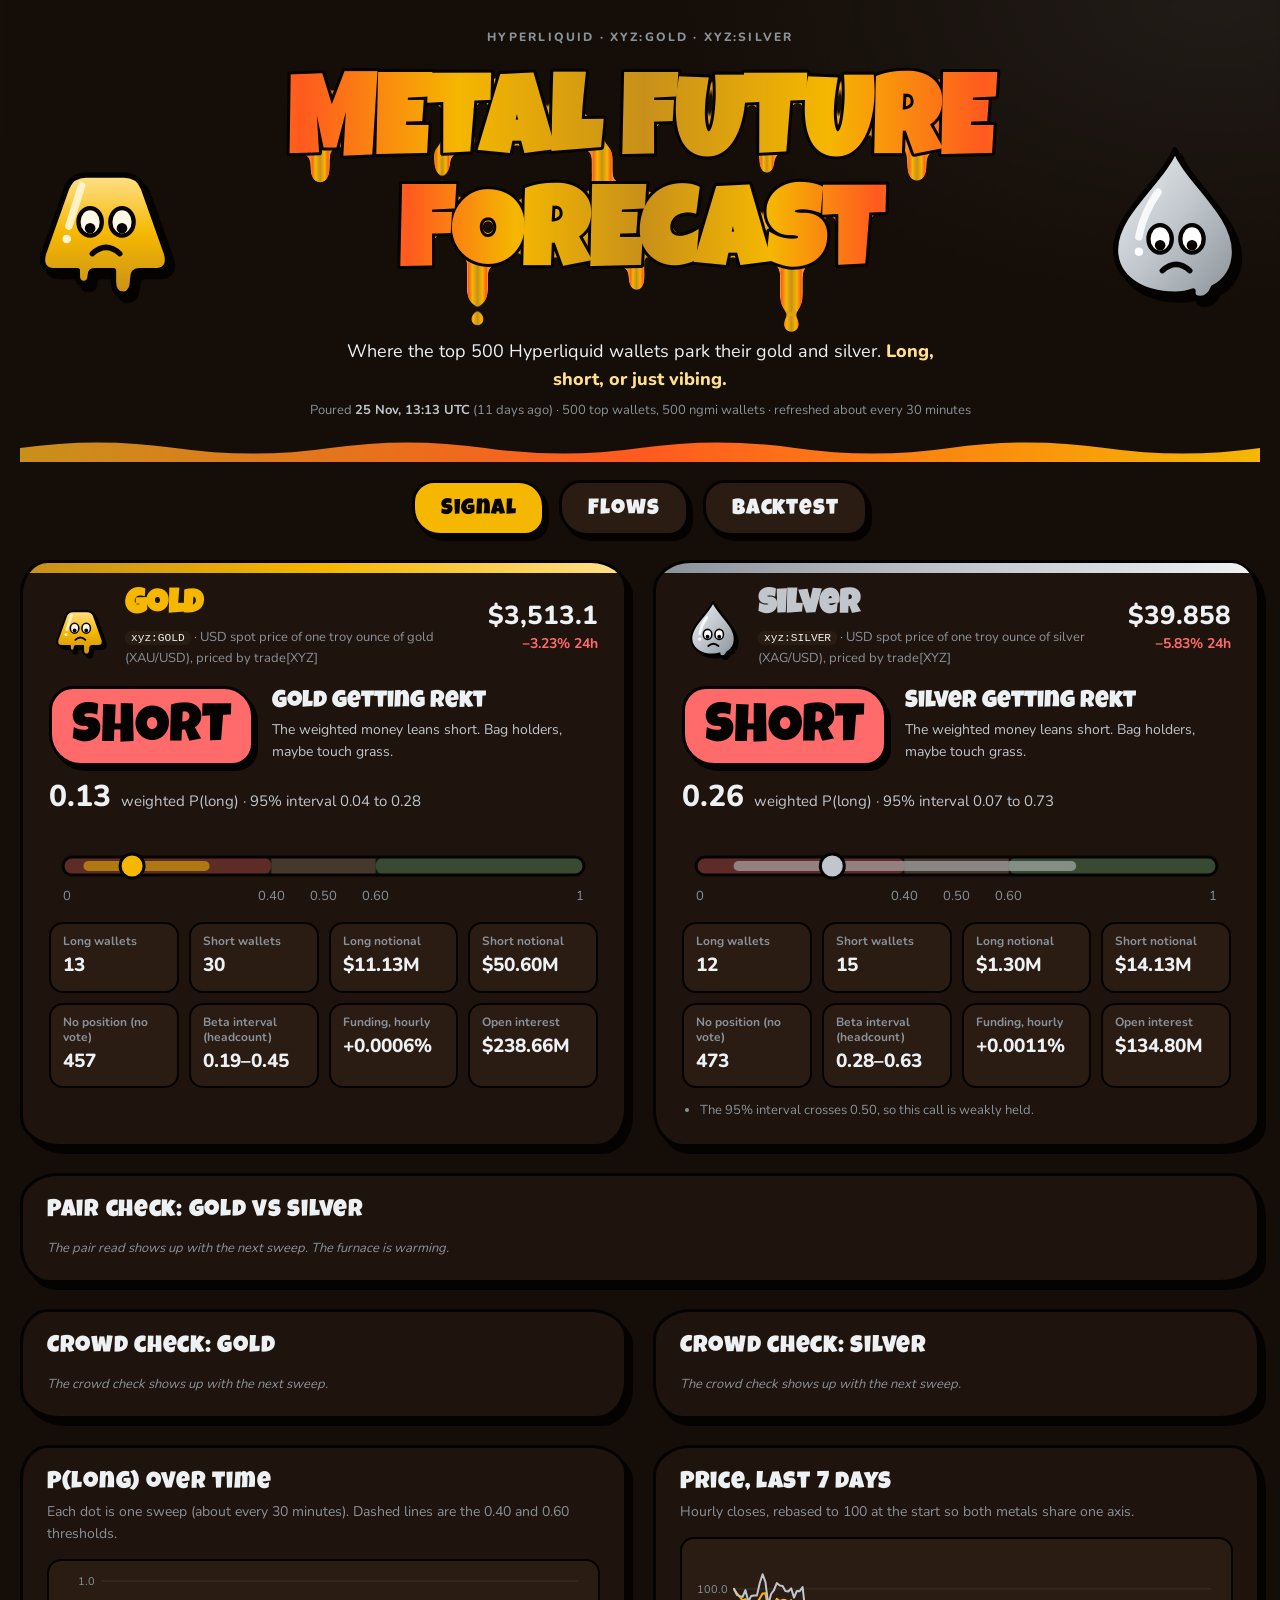
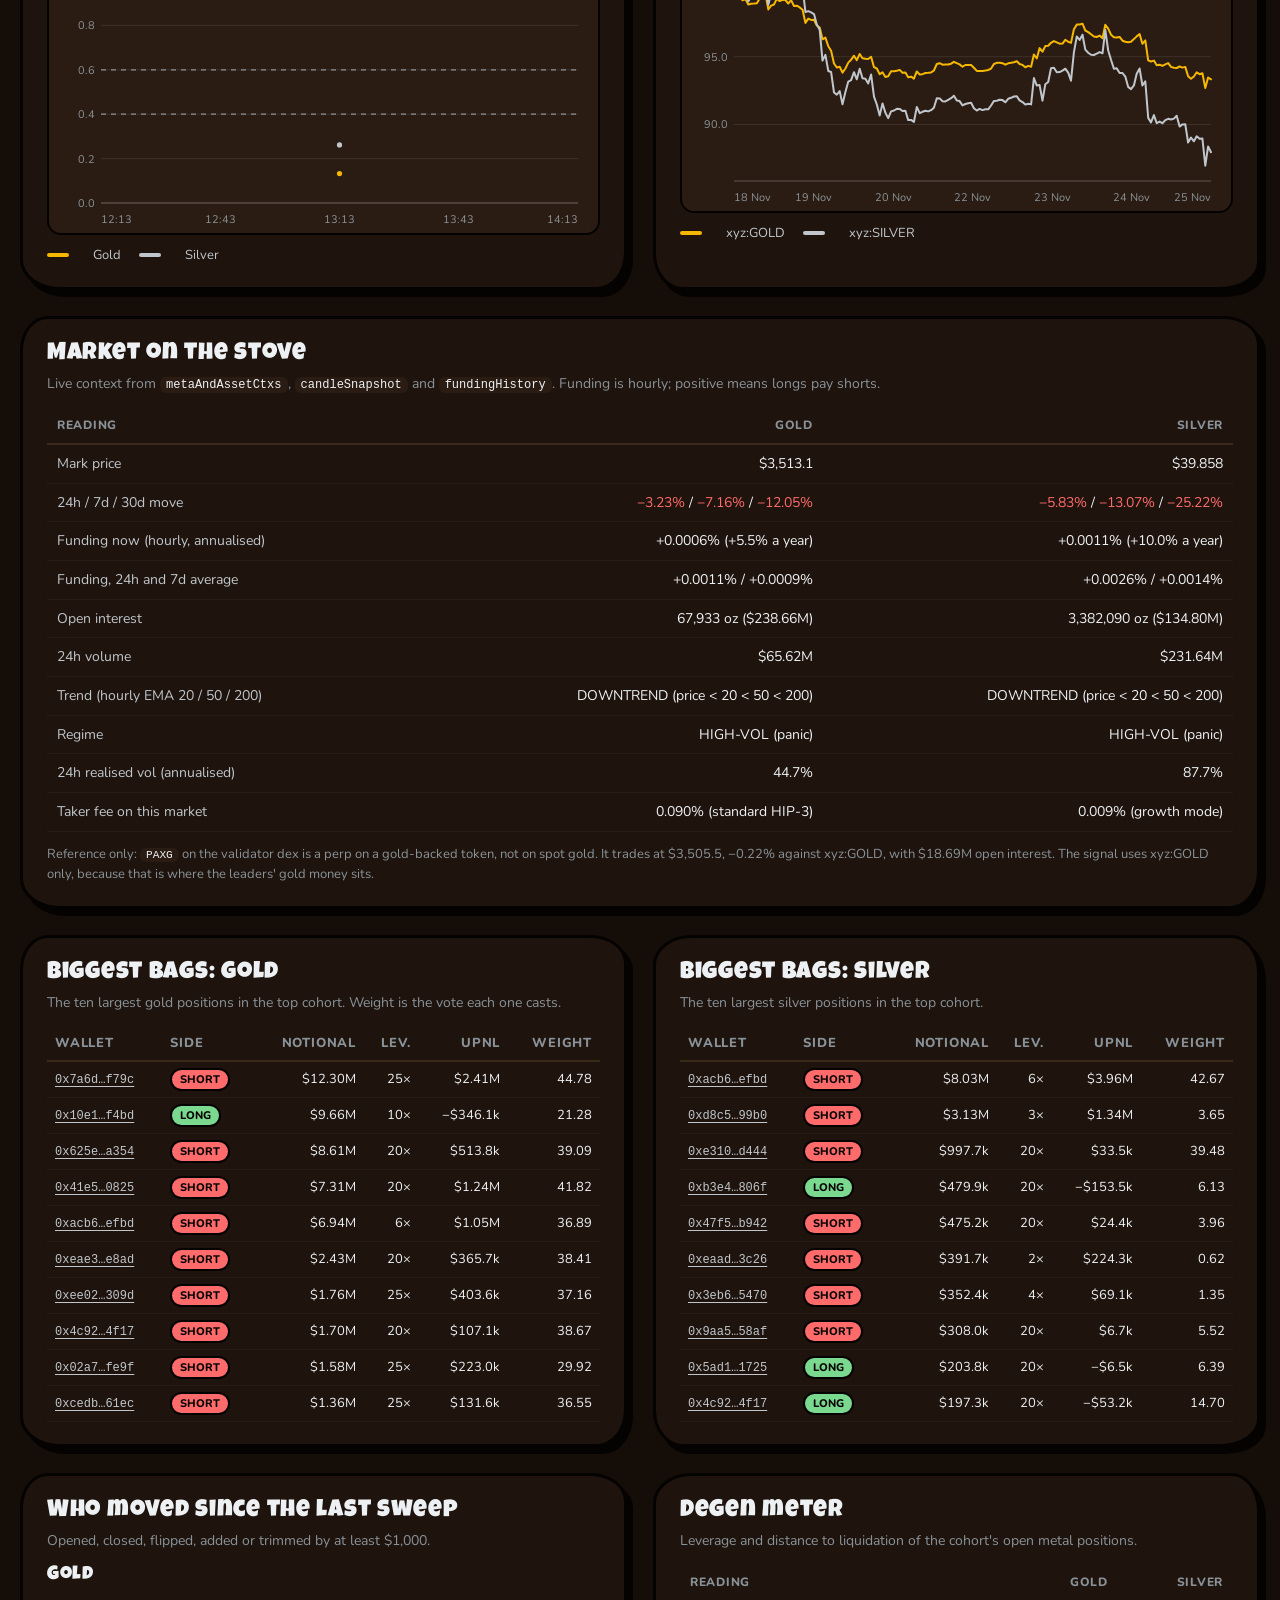
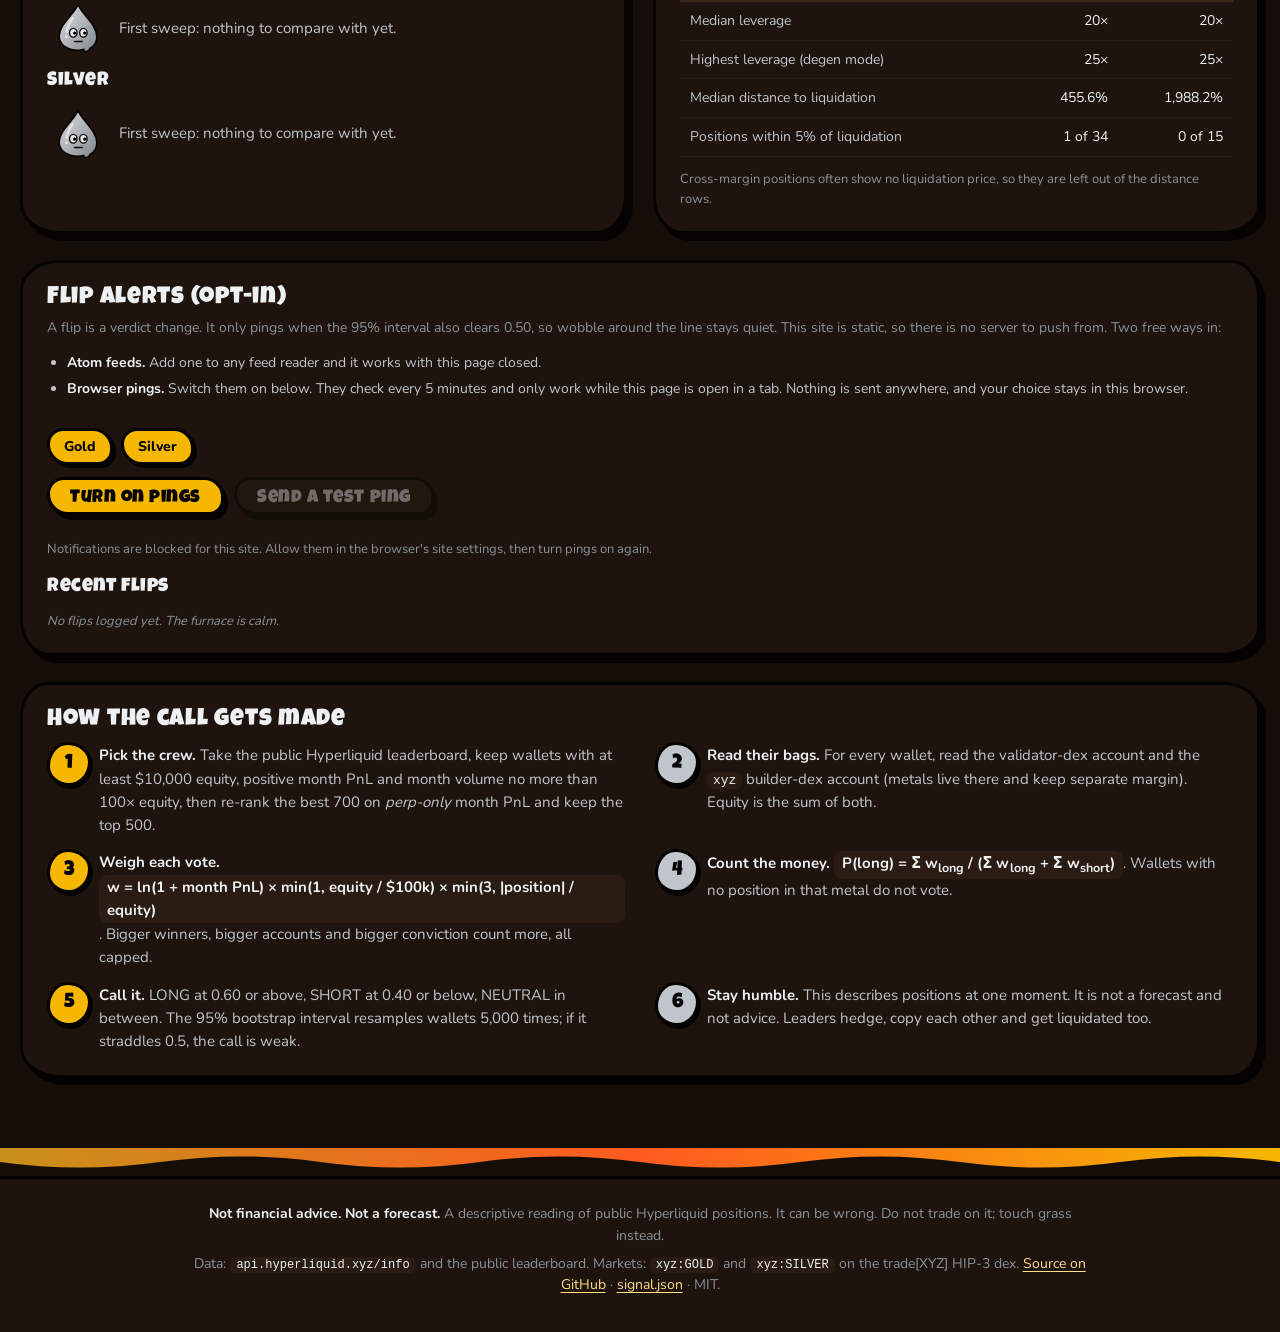
==== commit 16c9c578: "Add Pair check, Crowd check and Flip alerts panels Cartoon-foundry panels on the Signal tab: a see-s" ====
--- a/site/index.html
+++ b/site/index.html
@@ -9,6 +9,9 @@
 <link rel="icon" href="favicon.svg" type="image/svg+xml">
 <link rel="preload" href="fonts/LuckiestGuy.woff2" as="font" type="font/woff2" crossorigin>
 <link rel="preload" href="fonts/Nunito-var.woff2" as="font" type="font/woff2" crossorigin>
+<link rel="alternate" type="application/atom+xml" title="Metal Future Forecast: gold flips" href="feed/gold.xml">
+<link rel="alternate" type="application/atom+xml" title="Metal Future Forecast: silver flips" href="feed/silver.xml">
+<link rel="alternate" type="application/atom+xml" title="Metal Future Forecast: all flips" href="feed/all.xml">
 <link rel="stylesheet" href="styles.css">
 </head>
 <body>
@@ -139,6 +142,13 @@
       <article class="blob metal-card silver" id="card-silver" data-metal="silver"><p class="loading">Melting the silver&hellip;</p></article>
     </div>
 
+    <article class="blob plate wide" id="tilt"><p class="loading">Weighing gold against silver&hellip;</p></article>
+
+    <div class="row two">
+      <article class="blob plate" id="crowd-gold"><p class="loading">Poking the gold crowd&hellip;</p></article>
+      <article class="blob plate" id="crowd-silver"><p class="loading">Poking the silver crowd&hellip;</p></article>
+    </div>
+
     <div class="row two">
       <article class="blob plate">
         <h2 class="ptitle">P(long) over time</h2>
@@ -171,6 +181,19 @@
       <article class="blob plate"><h2 class="ptitle">Degen meter</h2><p class="psub">Leverage and distance to liquidation of the cohort's open metal positions.</p><div id="risk"></div></article>
     </div>
 
+    <article class="blob plate wide" id="alerts">
+      <h2 class="ptitle">Flip alerts (opt-in)</h2>
+      <p class="psub">A flip is a verdict change. It only pings when the 95% interval also clears 0.50, so wobble around the line stays quiet. This site is static, so there is no server to push from. Two free ways in:</p>
+      <ul class="alert-ways">
+        <li><b>Atom feeds.</b> Add one to any feed reader and it works with this page closed.</li>
+        <li><b>Browser pings.</b> Switch them on below. They check every 5 minutes and only work while this page is open in a tab. Nothing is sent anywhere, and your choice stays in this browser.</li>
+      </ul>
+      <div id="alert-feeds" class="feedlinks"></div>
+      <div id="alert-controls" class="alert-controls"></div>
+      <h3 class="ptitle sub">Recent flips</h3>
+      <div id="alert-events"></div>
+    </article>
+
     <article class="blob plate wide explain">
       <h2 class="ptitle">How the call gets made</h2>
       <ol class="steps">
@@ -233,6 +256,15 @@
       <div class="table-wrap"><table class="data" id="bt-table"></table></div>
       <p class="note" id="bt-table-note"></p>
     </article>
+    <article class="blob plate wide" id="bt-hz">
+      <h2 class="ptitle">Table 5 &middot; Holding horizons: 1 hour to 1 week</h2>
+      <p class="psub" id="bt-hz-sub"></p>
+      <div class="chips" role="group" aria-label="Horizon window" id="bt-hz-win"></div>
+      <div class="chart" id="bt-hz-chart" role="img" aria-label="Average net return per trade at each holding horizon, signal against always-short and always-long"></div>
+      <div class="legend" id="bt-hz-legend"></div>
+      <div class="table-wrap"><table class="data" id="bt-hz-table"></table></div>
+      <p class="note" id="bt-hz-note"></p>
+    </article>
     <div class="row two">
       <article class="blob plate"><h2 class="ptitle">Table 2 &middot; By market regime</h2><p class="psub" id="bt-regime-sub"></p><div class="table-wrap"><table class="data compact" id="bt-regime"></table></div></article>
       <article class="blob plate"><h2 class="ptitle">Table 3 &middot; Threshold sensitivity</h2><p class="psub" id="bt-grid-sub"></p><div class="table-wrap"><table class="data compact" id="bt-grid"></table></div></article>
--- a/site/styles.css
+++ b/site/styles.css
@@ -263,3 +263,68 @@
   .drip { transform: scaleY(.9); }
   circle.plop { opacity: 0; }
 }
+
+/* ---------- v2: pair check, crowd check, flip alerts ---------- */
+.pair-grid { display: grid; grid-template-columns: 1.05fr 1fr; gap: 26px; align-items: start; }
+.pair-grid > * { min-width: 0; }
+.seesaw { display: block; width: 100%; max-width: 380px; height: auto; margin: 0 auto 6px; overflow: visible; filter: drop-shadow(4px 5px 0 var(--ink)); }
+.seesaw .sw-label { font-family: var(--display); font-size: 22px; }
+.seesaw .sw-label.sm { font-size: 17px; }
+.pair-head { margin-top: 2px; }
+.leanchart { margin-top: 12px; min-height: 0; padding: 6px 4px 2px; }
+.leanchart .zone.s { fill: rgba(255,107,107,.10); } .leanchart .zone.l { fill: rgba(123,216,143,.10); }
+.leanchart .val { fill: var(--silver-100); font-weight: 800; font-size: 12px; }
+.stats.two { grid-template-columns: 1fr 1fr; margin-top: 0; margin-bottom: 14px; }
+.stats small { display: block; font-size: 12px; font-weight: 700; color: var(--silver-600); margin-top: 2px; }
+.v2-empty { font-style: italic; }
+.ptitle.sub { font-size: 19px; margin-top: 18px; }
+
+.crowd-top { display: flex; align-items: center; gap: 16px; margin: 4px 0 2px; }
+.crowd-top > div { min-width: 0; }
+.level { font-family: var(--display); font-size: 38px; line-height: 1; margin: 0; letter-spacing: .02em; text-shadow: 2px 2px 0 var(--ink); }
+.flagcount { margin: 4px 0 14px; }
+.jelly { display: flex; gap: 6px; flex: none; }
+.pip { width: 26px; height: 40px; border: 3px solid var(--ink); background: var(--choc-700); border-radius: 14px 14px 16px 16px / 20px 20px 14px 14px; box-shadow: 2px 3px 0 var(--ink); }
+.pip.on { background: var(--c); }
+@media (prefers-reduced-motion: no-preference) {
+  .pip.wob { animation: wob 1.6s ease-in-out infinite; transform-origin: 50% 100%; }
+  .pip.wob:nth-child(2) { animation-delay: .2s; } .pip.wob:nth-child(3) { animation-delay: .4s; } .pip.wob:nth-child(4) { animation-delay: .6s; }
+  .seesaw .plank { transition: transform .9s cubic-bezier(.3, 1.6, .5, 1); }
+}
+@keyframes wob { 0%, 100% { transform: scaleY(1) skewX(0); } 50% { transform: scaleY(.9) skewX(-4deg); } }
+
+.sharebar { display: flex; gap: 3px; height: 26px; margin: 2px 0 4px; padding: 3px; background: var(--choc-700); border: 2px solid var(--ink); border-radius: 12px; }
+.sharebar .seg { min-width: 2px; border-radius: 5px; border: 1.5px solid var(--ink); }
+.seg.LONG, .dot.LONG { background: var(--up); } .seg.SHORT, .dot.SHORT { background: var(--down); }
+.seg.rest, .dot.rest { background: var(--choc-600); }
+.sharekey { margin: 4px 0 14px; }
+.dot { display: inline-block; width: 10px; height: 10px; border-radius: 50%; border: 1.5px solid var(--ink); margin: 0 4px 0 8px; vertical-align: baseline; }
+.dot:first-child { margin-left: 0; }
+.flags { list-style: none; margin: 0; padding: 0; display: grid; gap: 6px; font-size: 13.5px; color: var(--silver-300); }
+.flags li { display: grid; grid-template-columns: 22px 1fr; gap: 8px; align-items: start; }
+.flags .mark { display: inline-grid; place-items: center; width: 20px; height: 20px; border-radius: 50%; border: 2px solid var(--ink); font-weight: 900; font-size: 12px; background: var(--choc-700); color: var(--silver-600); }
+.flags .hit .mark { background: var(--lava); color: var(--ink); }
+.flags .hit { color: var(--silver-100); }
+
+.alert-ways { margin: 0 0 12px; padding-left: 20px; font-size: 14px; color: var(--silver-300); }
+.alert-ways li { margin-bottom: 4px; }
+.feedlinks { display: flex; flex-wrap: wrap; gap: 10px; margin: 6px 0 16px; }
+.feedlink { display: inline-flex; align-items: center; gap: 8px; font-weight: 800; font-size: 14px; text-decoration: none; color: var(--silver-100); background: var(--choc-700); border: 3px solid var(--ink); border-radius: 16px 20px 15px 21px; padding: 6px 14px; box-shadow: 3px 3px 0 var(--ink); }
+.feedlink:hover, .feedlink:focus-visible { background: var(--gold-500); color: var(--ink); outline: none; }
+.feedlink:focus-visible { outline: 3px dashed var(--gold-200); outline-offset: 3px; }
+.rss { width: 12px; height: 12px; border-radius: 50% 0 50% 50%; background: var(--lava); border: 2px solid var(--ink); display: inline-block; }
+.alert-controls { display: grid; gap: 12px; }
+.alert-actions { display: flex; flex-wrap: wrap; gap: 10px; }
+.goo-btn { font-family: var(--display); font-size: 18px; letter-spacing: .03em; color: var(--ink); background: var(--gold-500); border: 3px solid var(--ink); border-radius: 22px 26px 20px 28px; padding: 9px 20px 5px; box-shadow: 4px 5px 0 var(--ink); cursor: pointer; }
+.goo-btn[aria-pressed="true"] { background: var(--up); }
+.goo-btn.ghost { background: var(--choc-700); color: var(--silver-100); }
+.goo-btn:disabled { opacity: .4; cursor: not-allowed; }
+.goo-btn:focus-visible { outline: 3px dashed var(--gold-200); outline-offset: 3px; }
+@media (prefers-reduced-motion: no-preference) { .goo-btn { transition: transform .12s; } .goo-btn:not(:disabled):hover { transform: translate(-1px, -2px) rotate(-.6deg); } }
+
+@media (max-width: 860px) {
+  .pair-grid { grid-template-columns: 1fr; }
+  .crowd-top { align-items: flex-start; }
+  .level { font-size: 32px; }
+}
+@media (max-width: 520px) { .stats.two { grid-template-columns: 1fr 1fr; } }
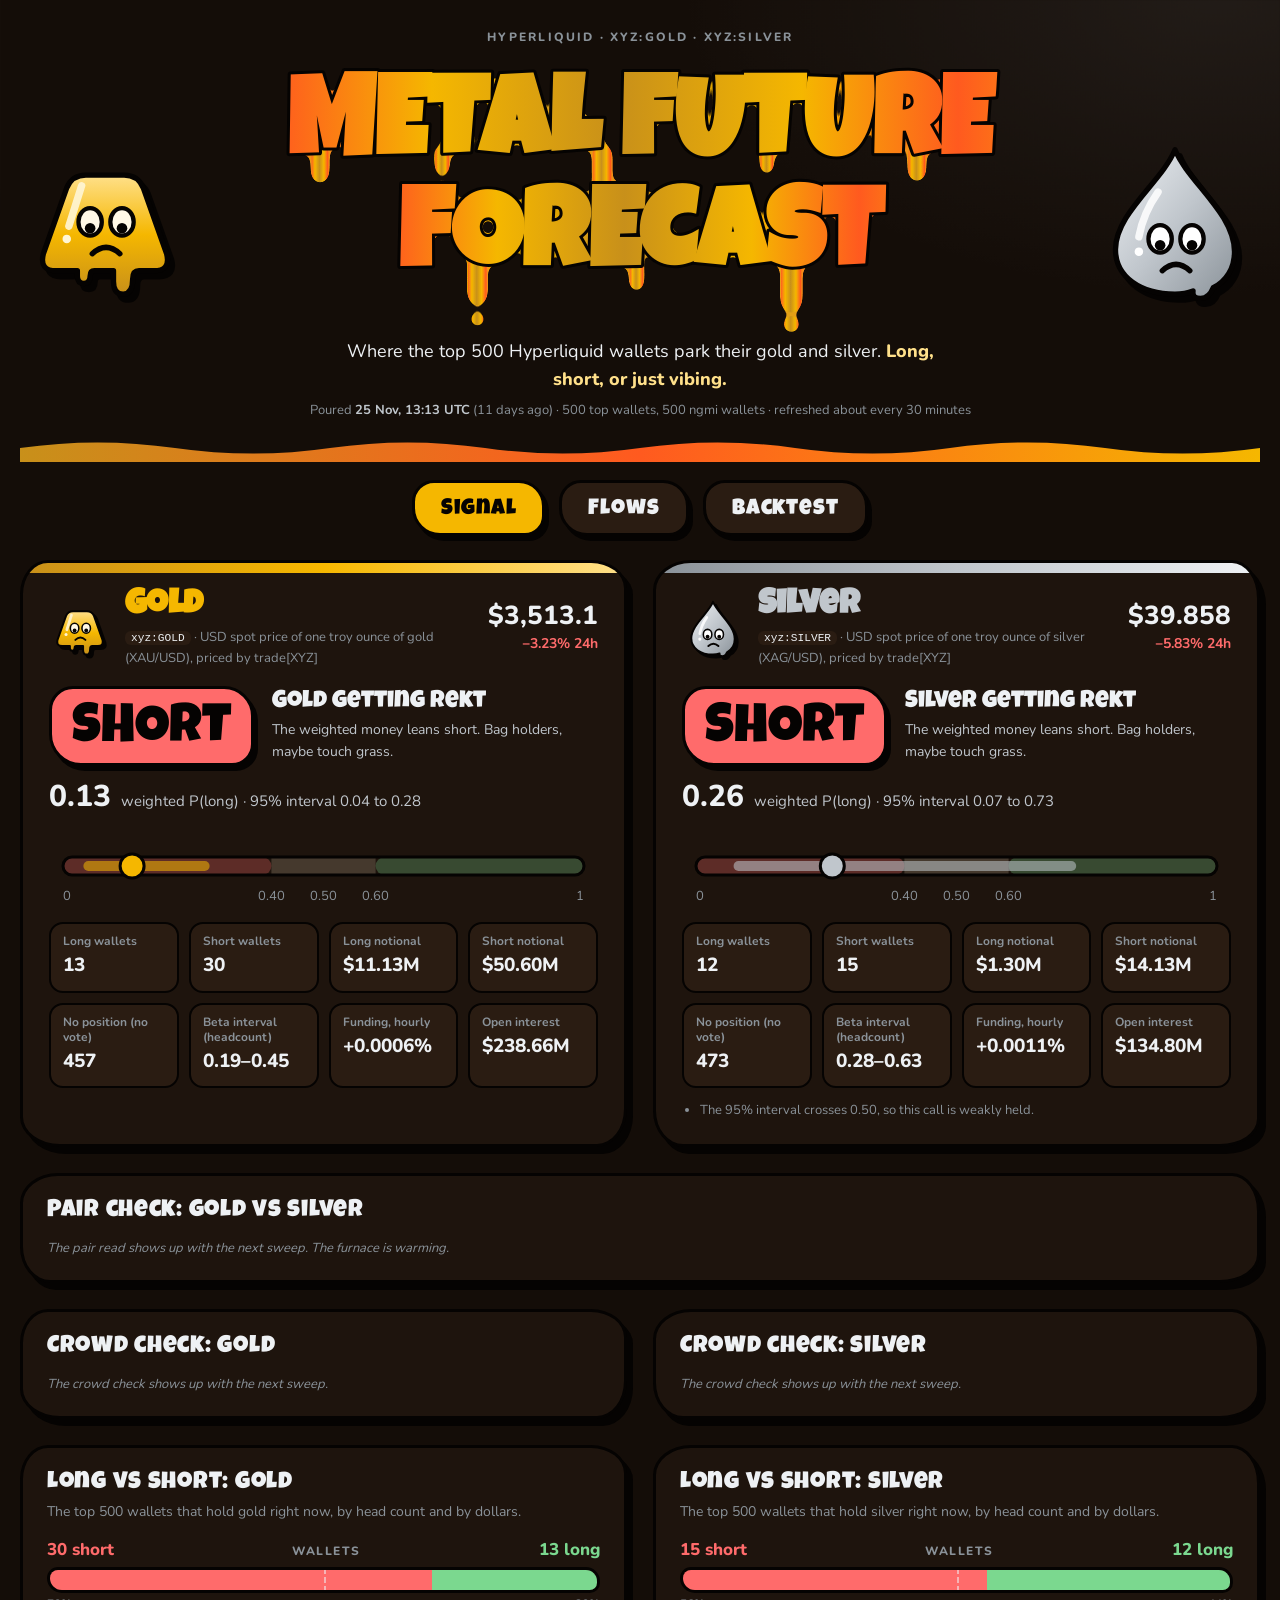
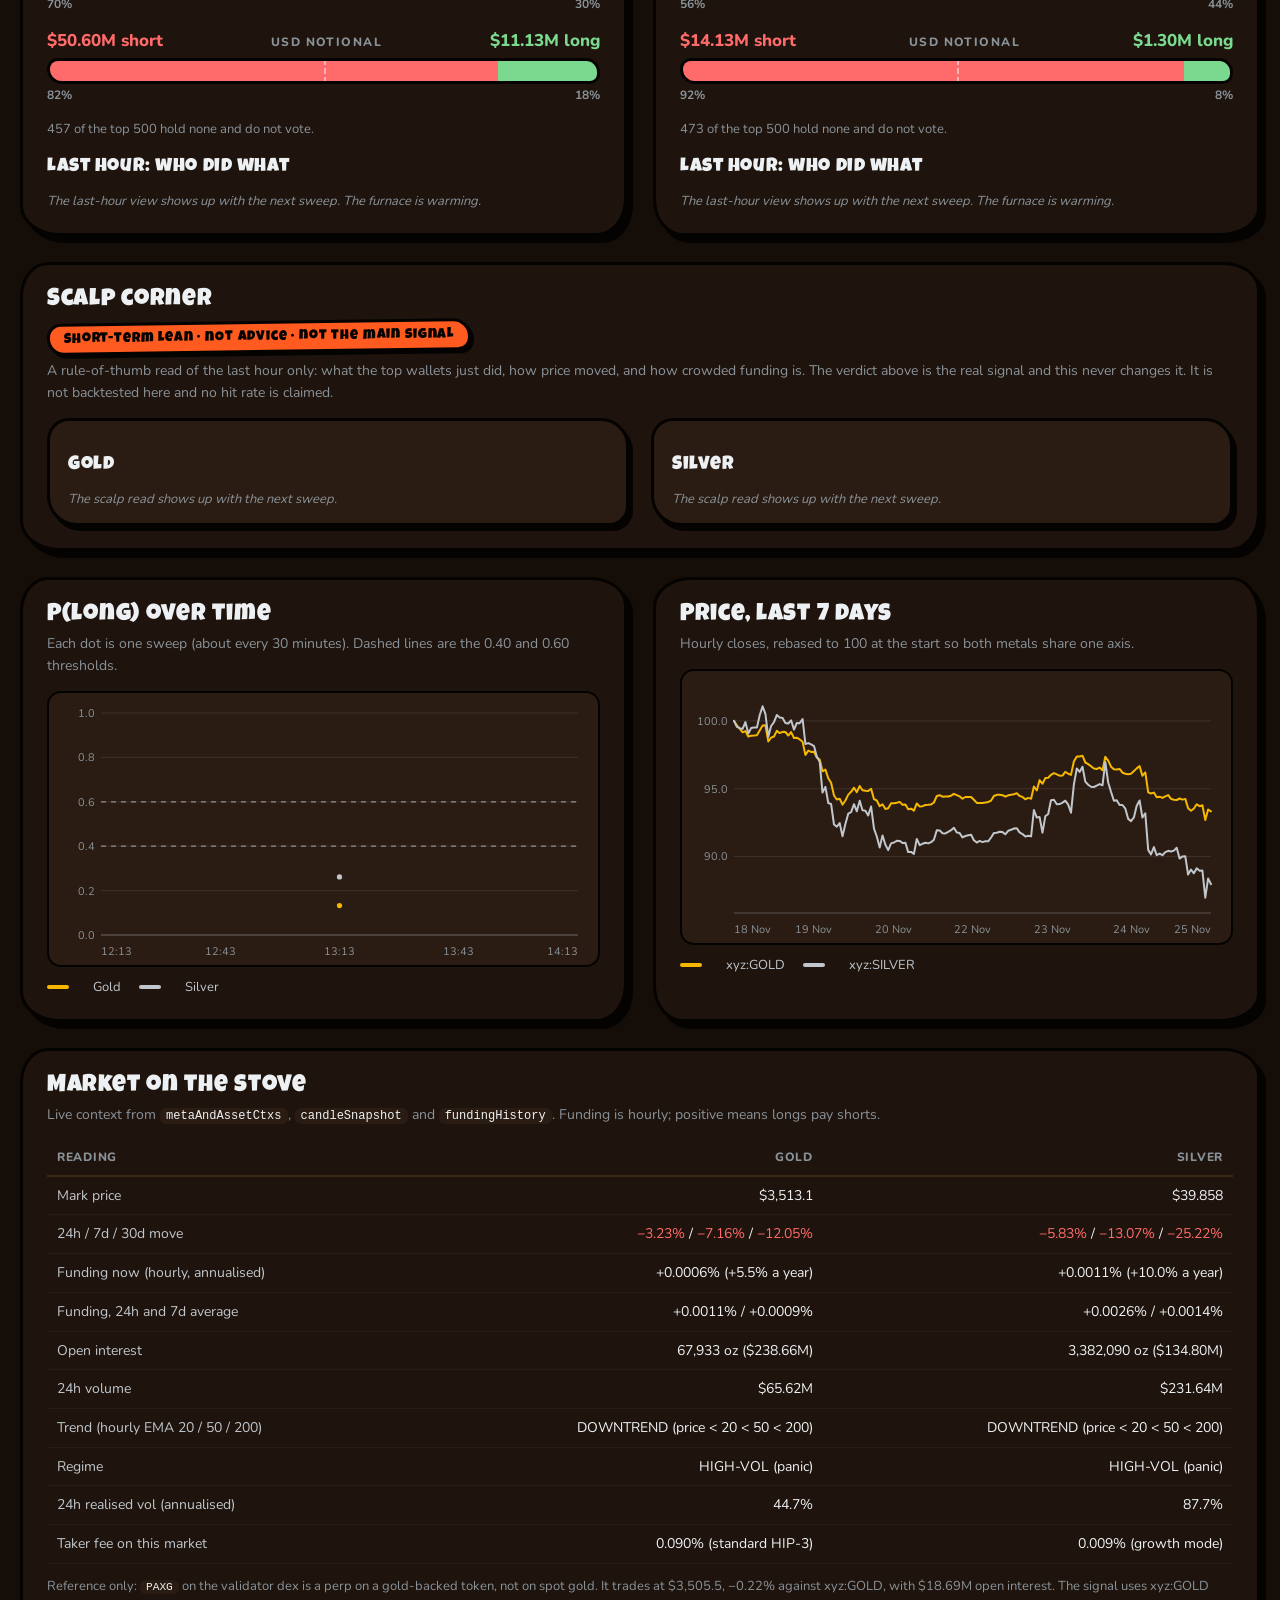
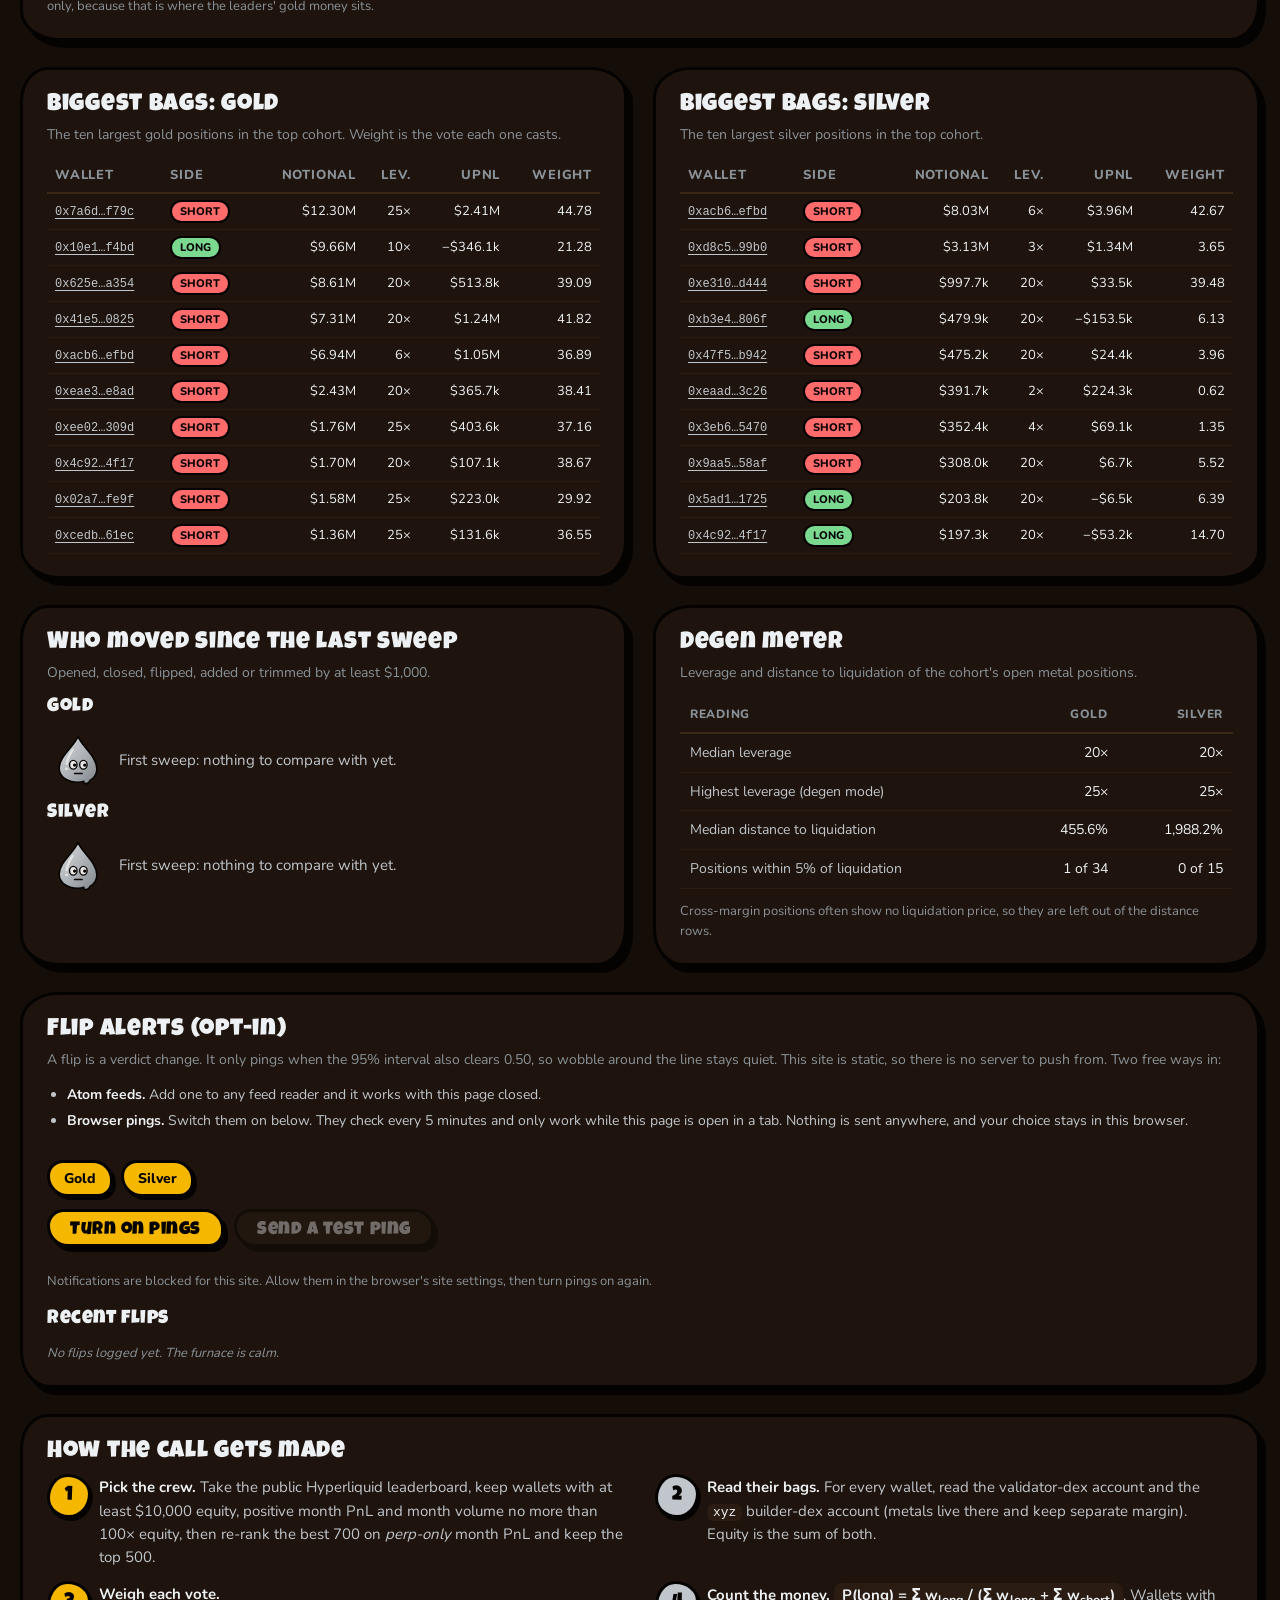
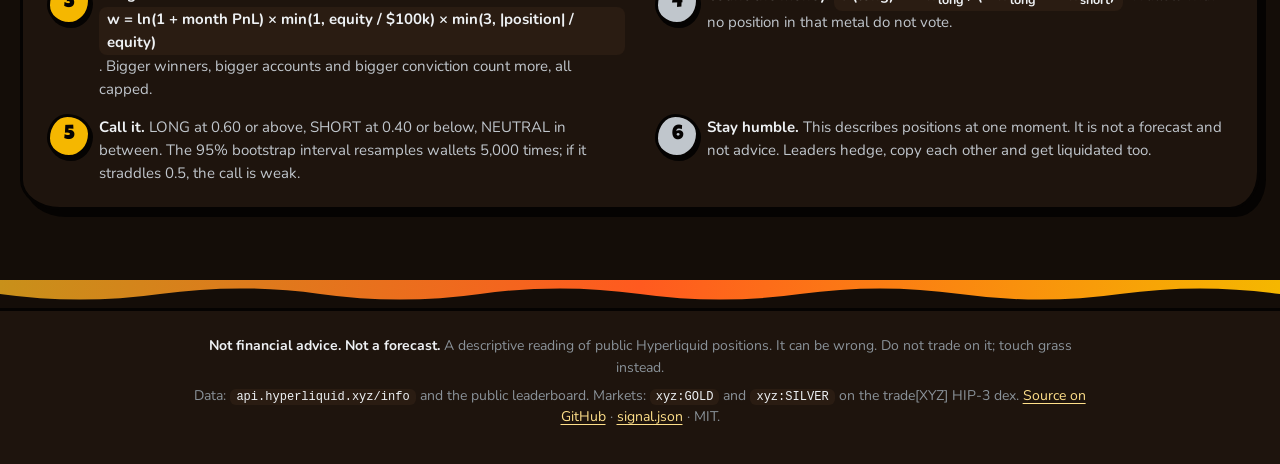
==== commit c8f7913d: "Add long vs short split, last-hour activity and the scalp corner Per metal: a two-sided bar of walle" ====
--- a/site/index.html
+++ b/site/index.html
@@ -150,6 +150,22 @@
     </div>
 
     <div class="row two">
+      <article class="blob plate" id="split-gold"><p class="loading">Counting gold longs and shorts&hellip;</p></article>
+      <article class="blob plate" id="split-silver"><p class="loading">Counting silver longs and shorts&hellip;</p></article>
+    </div>
+
+    <article class="blob plate wide scalp" id="scalp">
+      <h2 class="ptitle">Scalp corner</h2>
+      <p class="ribbon">Short-term lean &middot; not advice &middot; not the main signal</p>
+      <p class="psub">A rule-of-thumb read of the last hour only: what the top wallets just did, how price moved, and how crowded funding is. The verdict above is the real signal and this never changes it. It is not backtested here and no hit rate is claimed.</p>
+      <div class="scalp-grid">
+        <div class="scalp-card" id="scalp-gold"><p class="loading">Warming the scalp corner&hellip;</p></div>
+        <div class="scalp-card" id="scalp-silver"><p class="loading">Warming the scalp corner&hellip;</p></div>
+      </div>
+      <div id="scalp-bt"></div>
+    </article>
+
+    <div class="row two">
       <article class="blob plate">
         <h2 class="ptitle">P(long) over time</h2>
         <p class="psub">Each dot is one sweep (about every 30 minutes). Dashed lines are the 0.40 and 0.60 thresholds.</p>
--- a/site/styles.css
+++ b/site/styles.css
@@ -328,3 +328,35 @@
   .level { font-size: 32px; }
 }
 @media (max-width: 520px) { .stats.two { grid-template-columns: 1fr 1fr; } }
+
+/* ---------- v2: long vs short, last hour, scalp corner ---------- */
+.twoside { margin: 6px 0 14px; }
+.ts-head { display: flex; justify-content: space-between; align-items: baseline; gap: 10px; font-weight: 800; font-size: 17px; }
+.ts-head .ts-label { font-size: 12px; font-weight: 800; letter-spacing: .12em; text-transform: uppercase; color: var(--silver-600); }
+.ts-bar { position: relative; display: flex; height: 26px; margin: 4px 0 2px; border: 3px solid var(--ink); border-radius: 14px 18px 13px 19px; overflow: hidden; background: var(--choc-700); }
+.ts-bar::after { content: ""; position: absolute; left: 50%; top: -2px; bottom: -2px; width: 0; border-left: 2px dashed rgba(238,241,244,.55); }
+.ts-short { background: var(--down); } .ts-long { background: var(--up); }
+.ts-short, .ts-long { min-width: 2px; }
+.ts-foot { display: flex; justify-content: space-between; font-size: 12px; font-weight: 700; color: var(--silver-600); }
+.hour-sum { font-family: var(--display); font-size: 21px; line-height: 1.2; color: var(--silver-100); margin: 4px 0 6px; }
+.hour-split { margin: 0 0 10px; }
+.hourtab td, .hourtab th { white-space: nowrap; }
+
+.scalp .ribbon { display: inline-block; margin: 2px 0 8px; padding: 3px 14px 1px; font-family: var(--display); font-size: 14px; letter-spacing: .06em; color: var(--ink); background: var(--lava); border: 3px solid var(--ink); border-radius: 14px 18px 13px 17px; box-shadow: 3px 3px 0 var(--ink); transform: rotate(-.8deg); }
+.scalp-grid { display: grid; grid-template-columns: 1fr 1fr; gap: 22px; margin-top: 4px; }
+.scalp-card { background: var(--choc-700); border: 3px solid var(--ink); border-radius: 22px 28px 20px 30px; padding: 16px 18px 14px; box-shadow: 4px 5px 0 var(--ink); min-width: 0; }
+.scalp-head { display: flex; flex-wrap: wrap; align-items: center; gap: 8px 14px; }
+.scalp-head .ptitle { margin: 0; }
+.scalp-stamp { font-family: var(--display); font-size: 30px; line-height: 1; padding: 9px 16px 4px; color: var(--ink); border: 3px solid var(--ink); border-radius: 18px 24px 16px 26px; box-shadow: 3px 4px 0 var(--ink); }
+.scalp-stamp.LONG { background: var(--up); } .scalp-stamp.SHORT { background: var(--down); } .scalp-stamp.NEUTRAL { background: var(--flat); }
+.conf { font-size: 13px; color: var(--silver-600); font-weight: 700; } .conf b { color: var(--silver-100); text-transform: uppercase; letter-spacing: .06em; }
+.why { margin: 12px 0 10px; padding-left: 20px; color: var(--silver-100); font-size: 14.5px; }
+.why li { margin-bottom: 5px; }
+.parts { display: grid; gap: 6px; margin: 8px 0 4px; }
+.part { display: grid; grid-template-columns: 96px 1fr 44px; gap: 10px; align-items: center; font-size: 12px; color: var(--silver-600); font-weight: 700; }
+.part.off { opacity: .5; }
+.pbar { position: relative; height: 12px; background: var(--choc-800); border: 2px solid var(--ink); border-radius: 8px; overflow: hidden; }
+.pbar .mid { position: absolute; left: 50%; top: 0; bottom: 0; border-left: 1px solid rgba(238,241,244,.5); }
+.pbar .fill { position: absolute; top: 0; bottom: 0; } .pbar .fill.up { background: var(--up); } .pbar .fill.down { background: var(--down); }
+.pv { text-align: right; color: var(--silver-100); }
+@media (max-width: 860px) { .scalp-grid { grid-template-columns: 1fr; } }
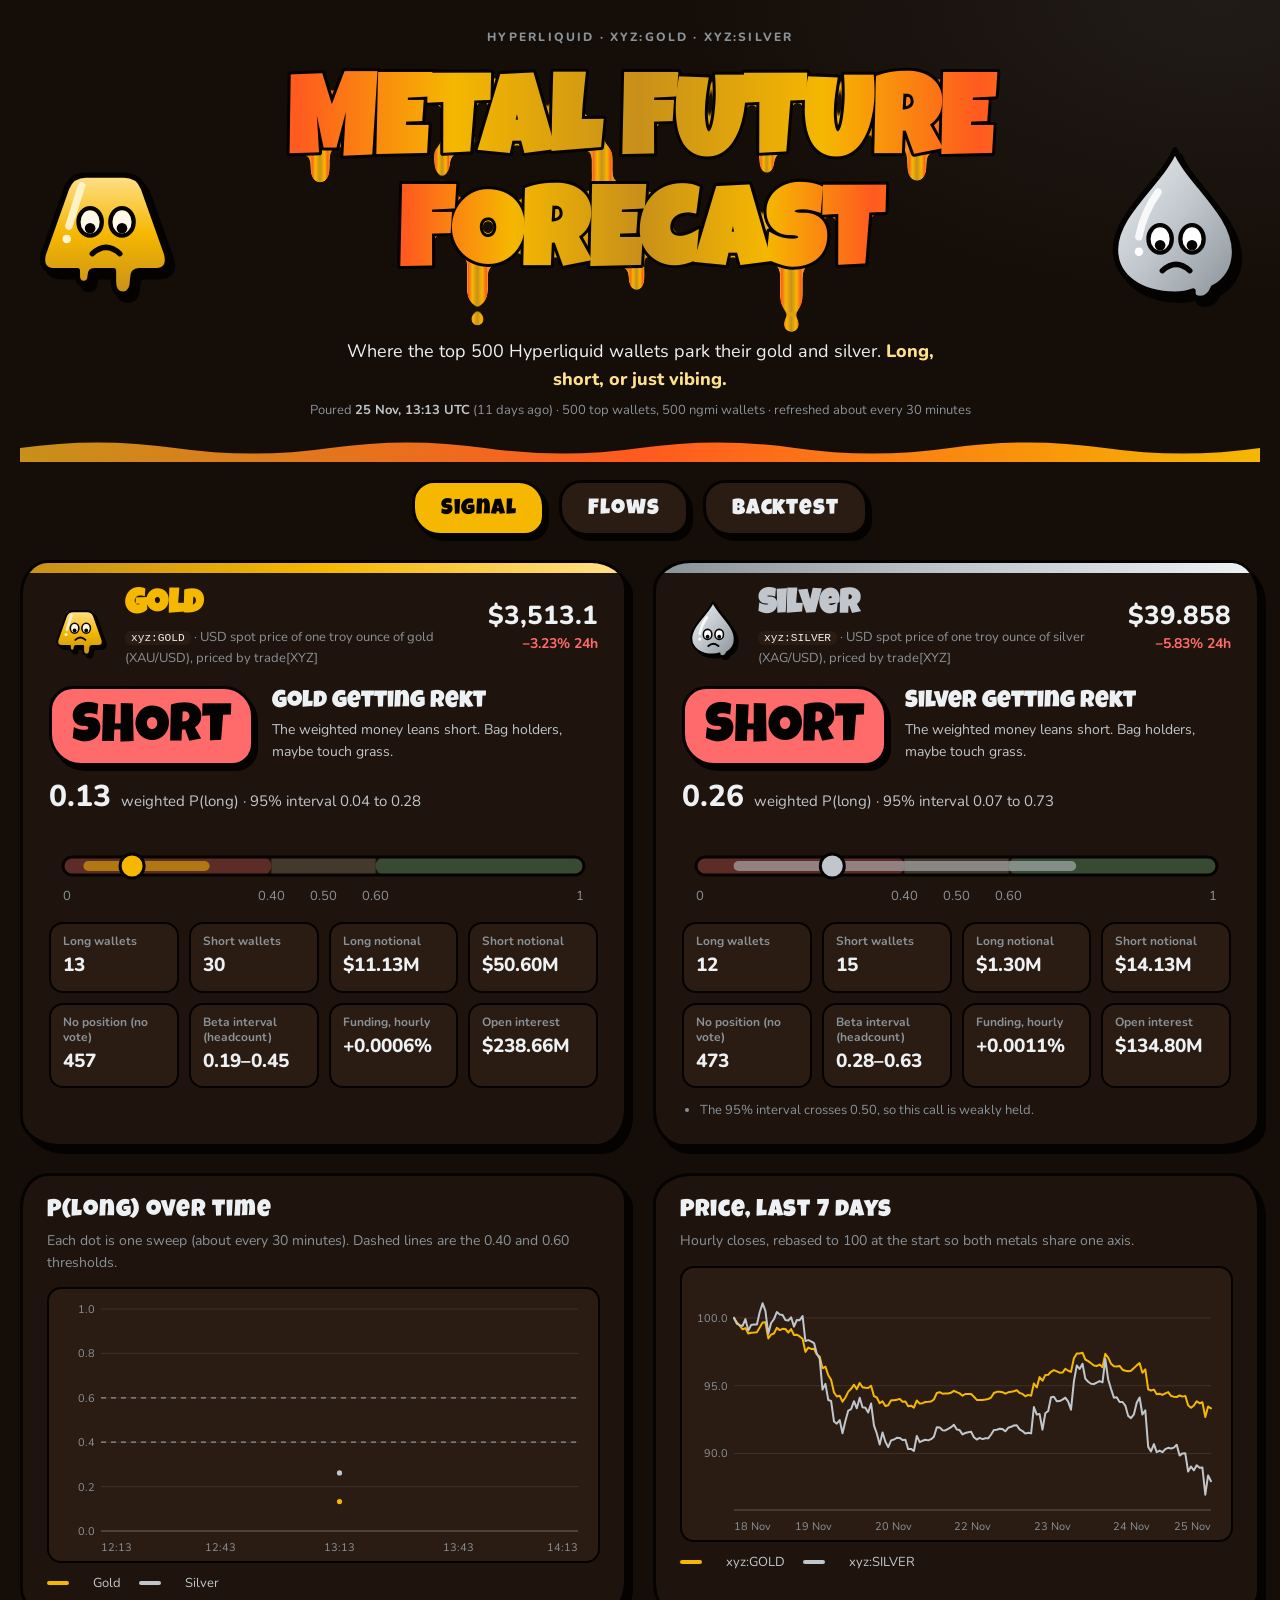
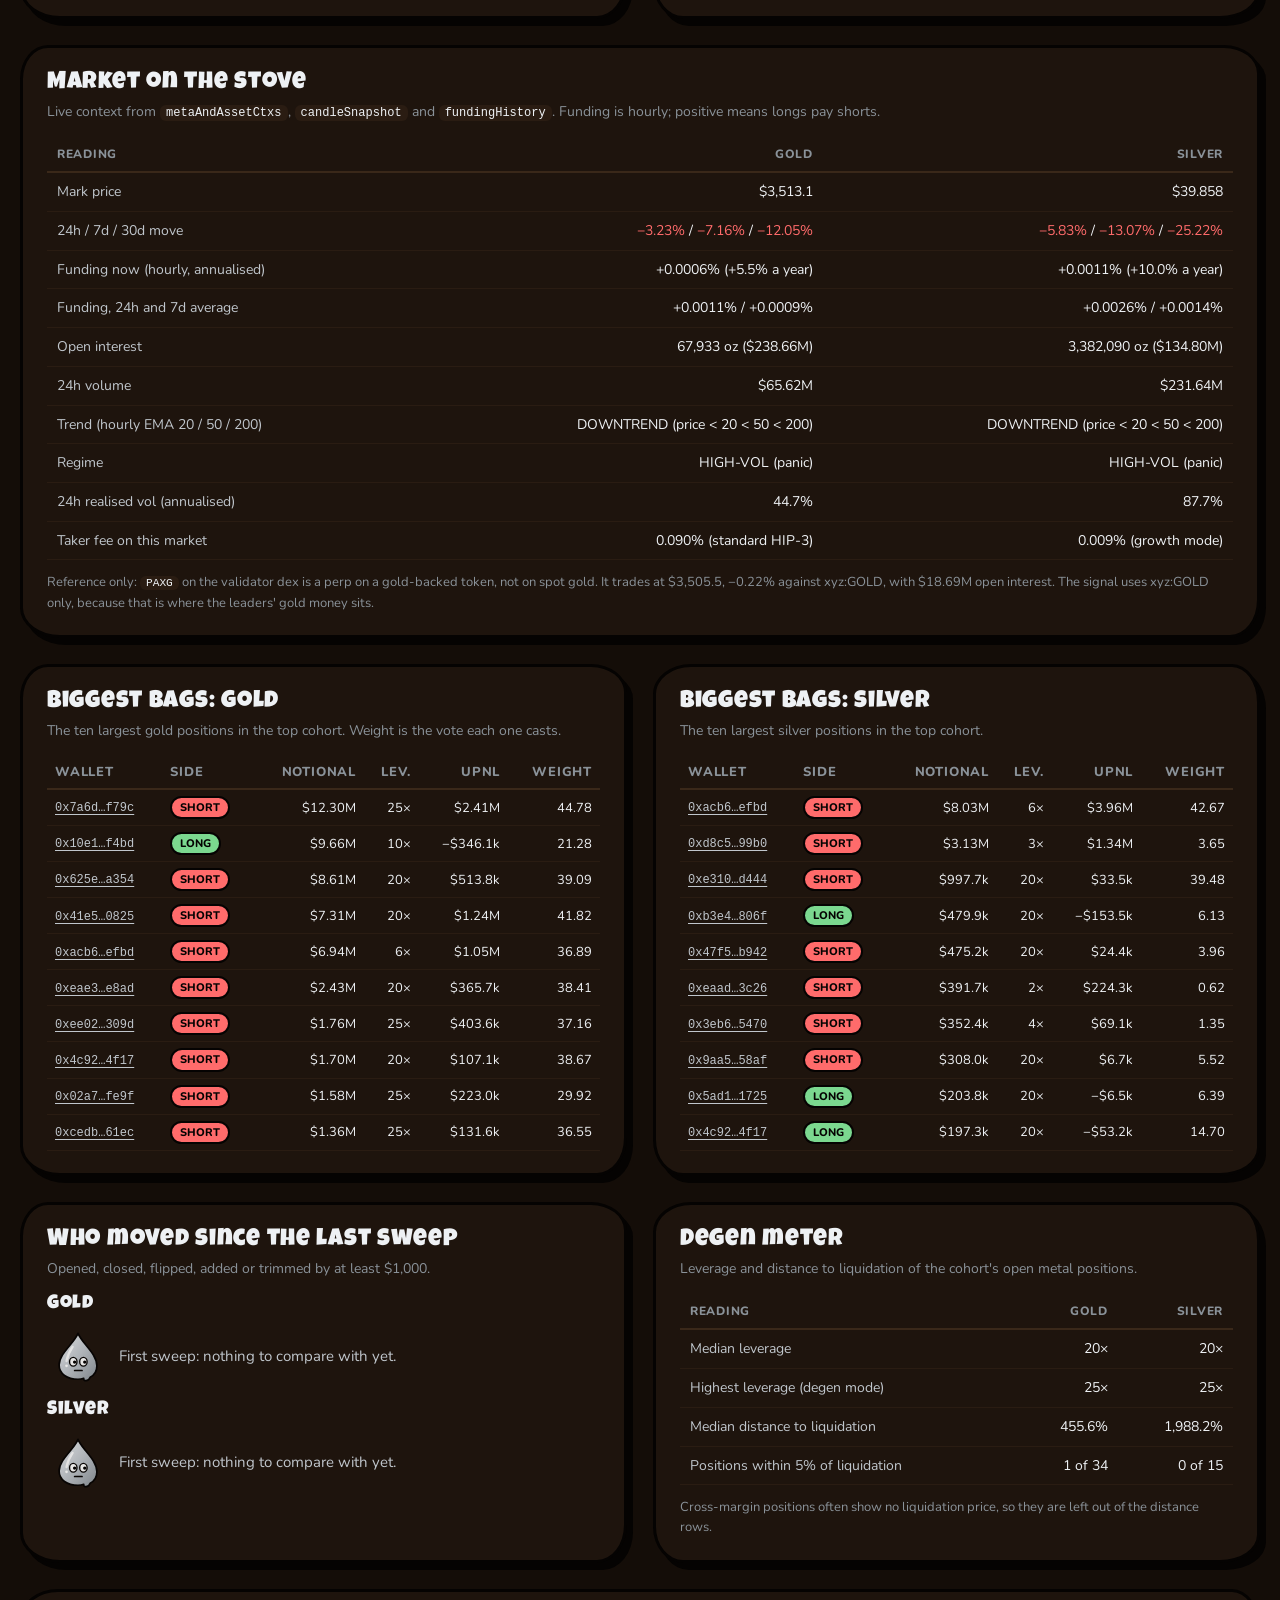
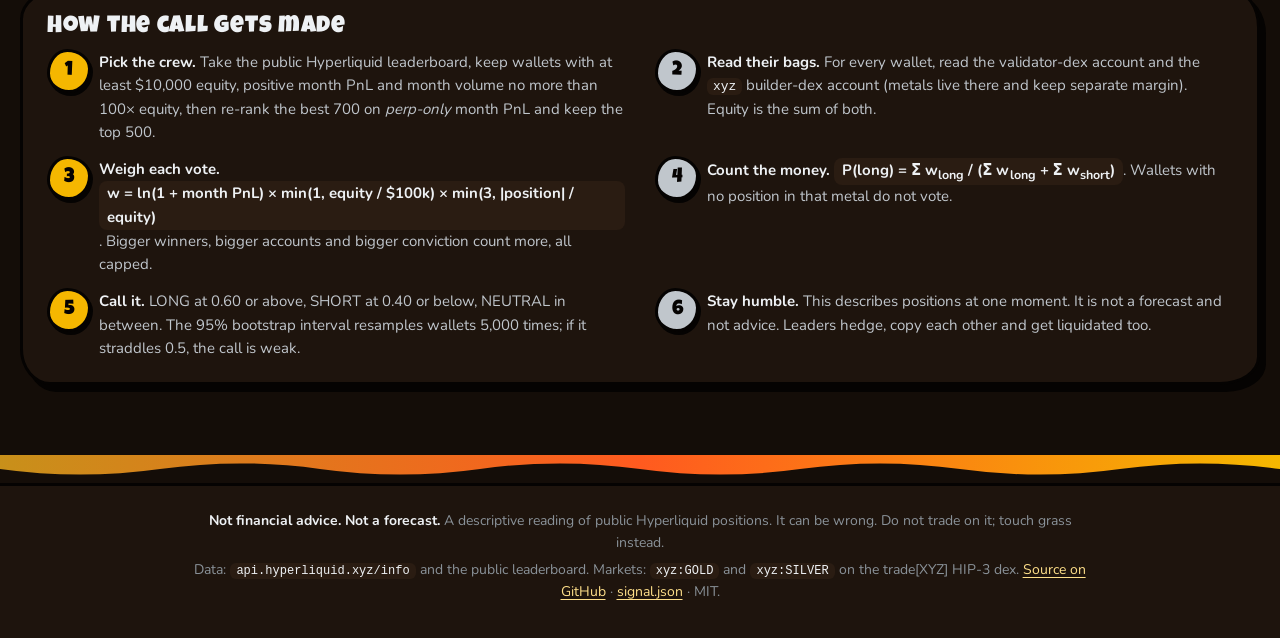
==== commit 35b8149b: "Backtest: holding-horizon study (1h to 1w) and Backtest tab table and chart" ====
--- a/site/index.html
+++ b/site/index.html
@@ -9,9 +9,6 @@
 <link rel="icon" href="favicon.svg" type="image/svg+xml">
 <link rel="preload" href="fonts/LuckiestGuy.woff2" as="font" type="font/woff2" crossorigin>
 <link rel="preload" href="fonts/Nunito-var.woff2" as="font" type="font/woff2" crossorigin>
-<link rel="alternate" type="application/atom+xml" title="Metal Future Forecast: gold flips" href="feed/gold.xml">
-<link rel="alternate" type="application/atom+xml" title="Metal Future Forecast: silver flips" href="feed/silver.xml">
-<link rel="alternate" type="application/atom+xml" title="Metal Future Forecast: all flips" href="feed/all.xml">
 <link rel="stylesheet" href="styles.css">
 </head>
 <body>
@@ -142,29 +139,6 @@
       <article class="blob metal-card silver" id="card-silver" data-metal="silver"><p class="loading">Melting the silver&hellip;</p></article>
     </div>
 
-    <article class="blob plate wide" id="tilt"><p class="loading">Weighing gold against silver&hellip;</p></article>
-
-    <div class="row two">
-      <article class="blob plate" id="crowd-gold"><p class="loading">Poking the gold crowd&hellip;</p></article>
-      <article class="blob plate" id="crowd-silver"><p class="loading">Poking the silver crowd&hellip;</p></article>
-    </div>
-
-    <div class="row two">
-      <article class="blob plate" id="split-gold"><p class="loading">Counting gold longs and shorts&hellip;</p></article>
-      <article class="blob plate" id="split-silver"><p class="loading">Counting silver longs and shorts&hellip;</p></article>
-    </div>
-
-    <article class="blob plate wide scalp" id="scalp">
-      <h2 class="ptitle">Scalp corner</h2>
-      <p class="ribbon">Short-term lean &middot; not advice &middot; not the main signal</p>
-      <p class="psub">A rule-of-thumb read of the last hour only: what the top wallets just did, how price moved, and how crowded funding is. The verdict above is the real signal and this never changes it. It is not backtested here and no hit rate is claimed.</p>
-      <div class="scalp-grid">
-        <div class="scalp-card" id="scalp-gold"><p class="loading">Warming the scalp corner&hellip;</p></div>
-        <div class="scalp-card" id="scalp-silver"><p class="loading">Warming the scalp corner&hellip;</p></div>
-      </div>
-      <div id="scalp-bt"></div>
-    </article>
-
     <div class="row two">
       <article class="blob plate">
         <h2 class="ptitle">P(long) over time</h2>
@@ -197,19 +171,6 @@
       <article class="blob plate"><h2 class="ptitle">Degen meter</h2><p class="psub">Leverage and distance to liquidation of the cohort's open metal positions.</p><div id="risk"></div></article>
     </div>
 
-    <article class="blob plate wide" id="alerts">
-      <h2 class="ptitle">Flip alerts (opt-in)</h2>
-      <p class="psub">A flip is a verdict change. It only pings when the 95% interval also clears 0.50, so wobble around the line stays quiet. This site is static, so there is no server to push from. Two free ways in:</p>
-      <ul class="alert-ways">
-        <li><b>Atom feeds.</b> Add one to any feed reader and it works with this page closed.</li>
-        <li><b>Browser pings.</b> Switch them on below. They check every 5 minutes and only work while this page is open in a tab. Nothing is sent anywhere, and your choice stays in this browser.</li>
-      </ul>
-      <div id="alert-feeds" class="feedlinks"></div>
-      <div id="alert-controls" class="alert-controls"></div>
-      <h3 class="ptitle sub">Recent flips</h3>
-      <div id="alert-events"></div>
-    </article>
-
     <article class="blob plate wide explain">
       <h2 class="ptitle">How the call gets made</h2>
       <ol class="steps">
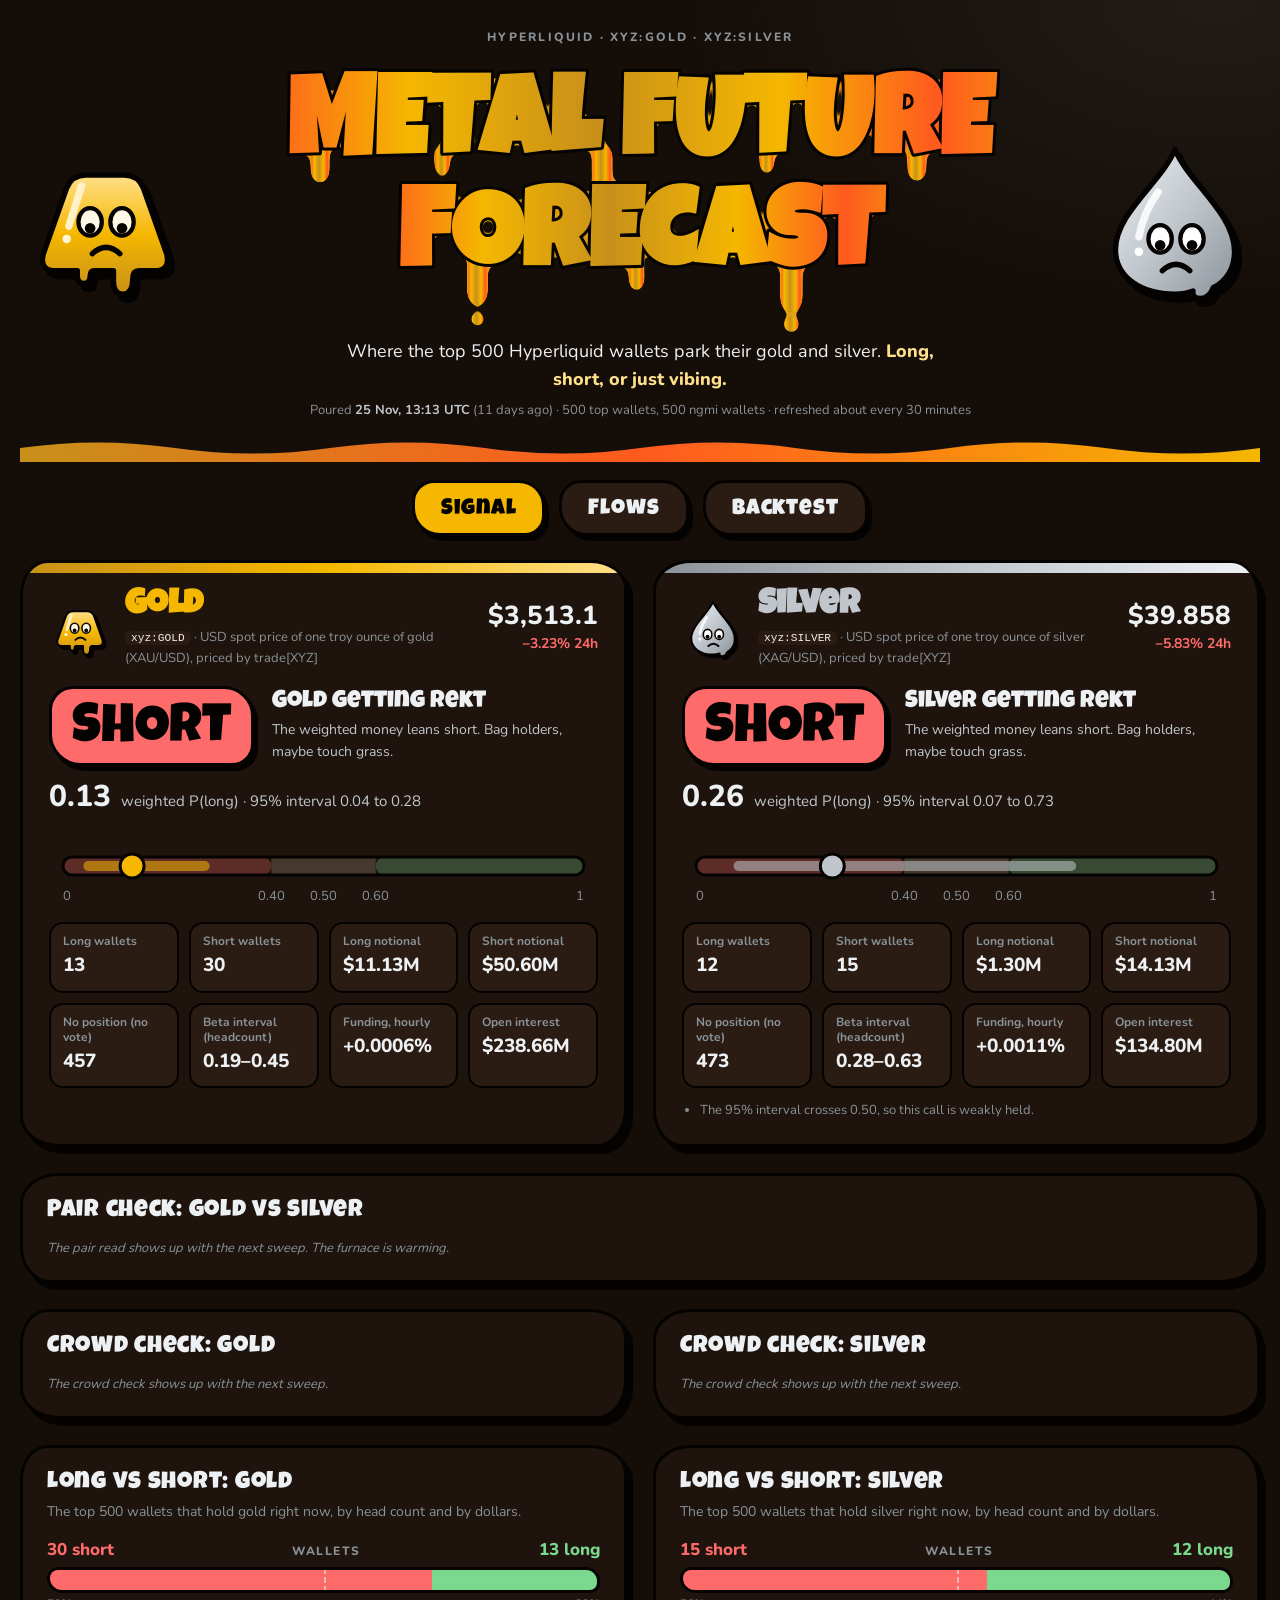
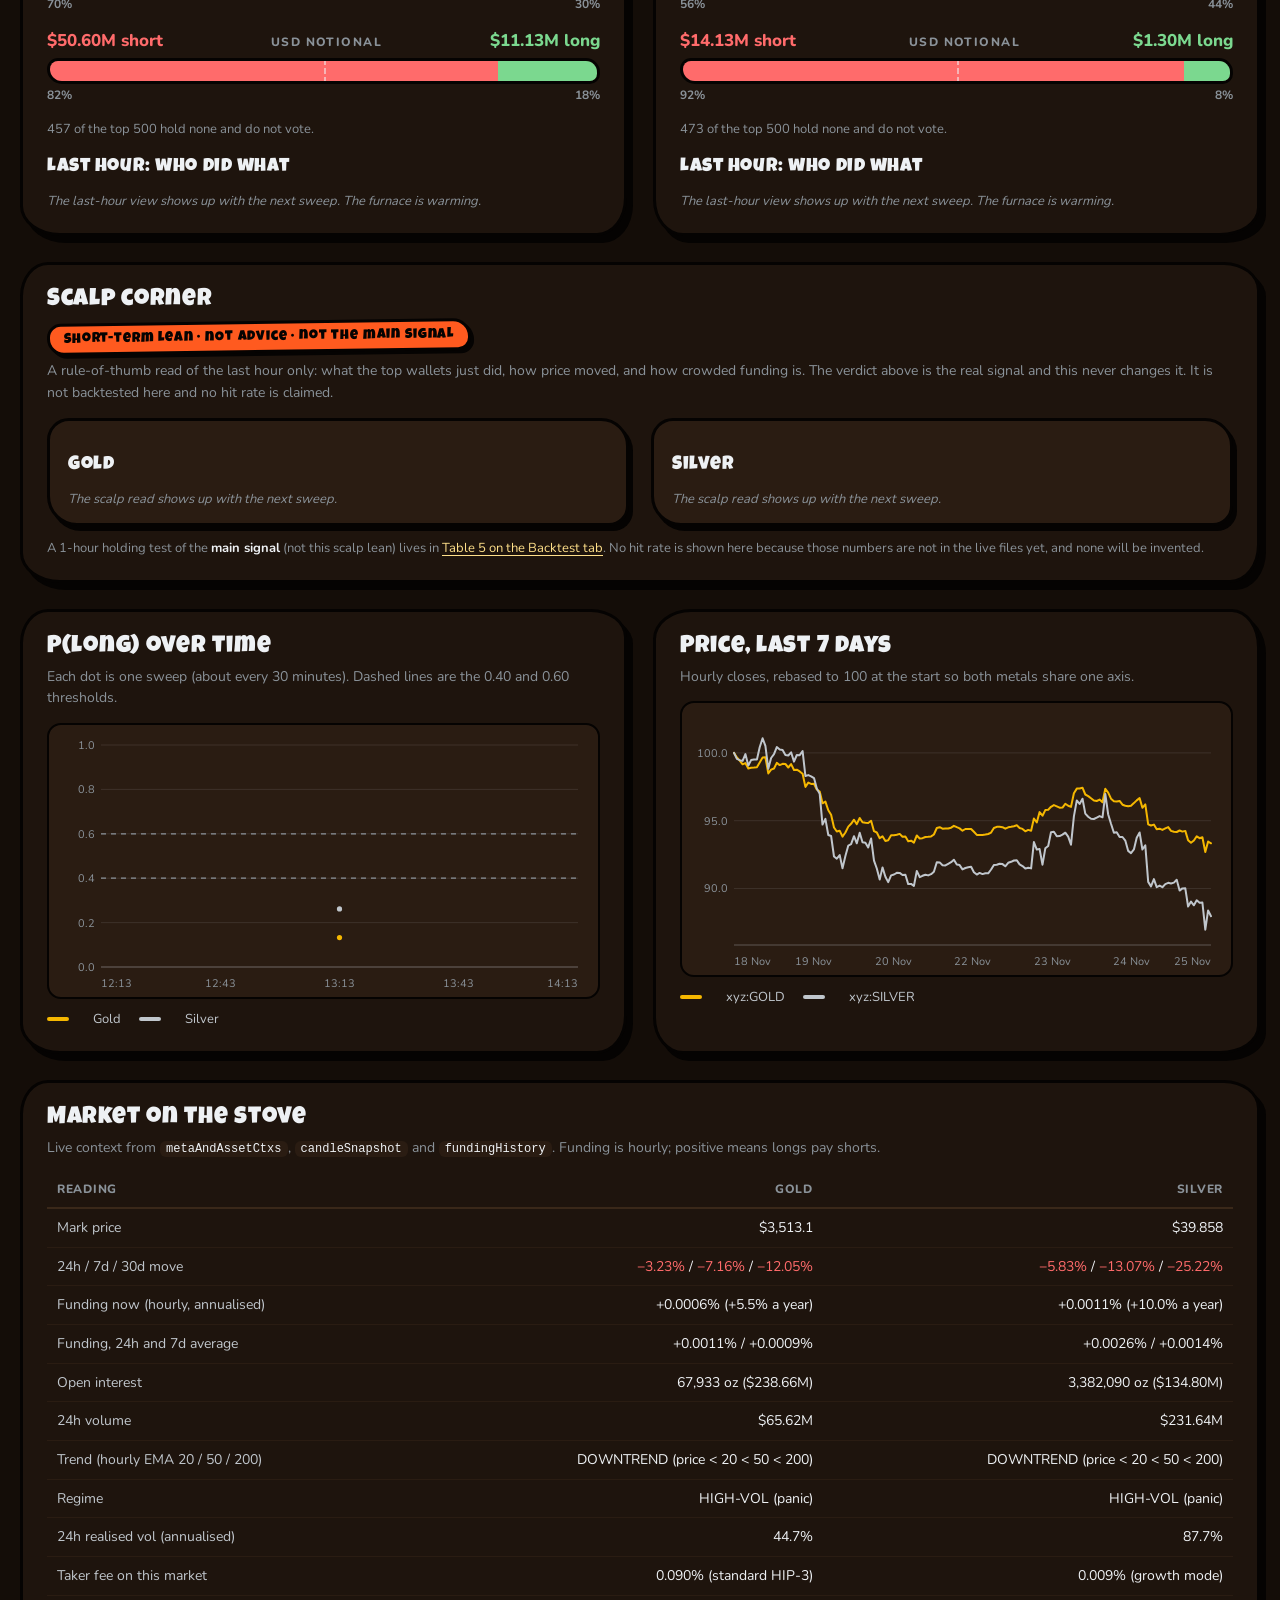
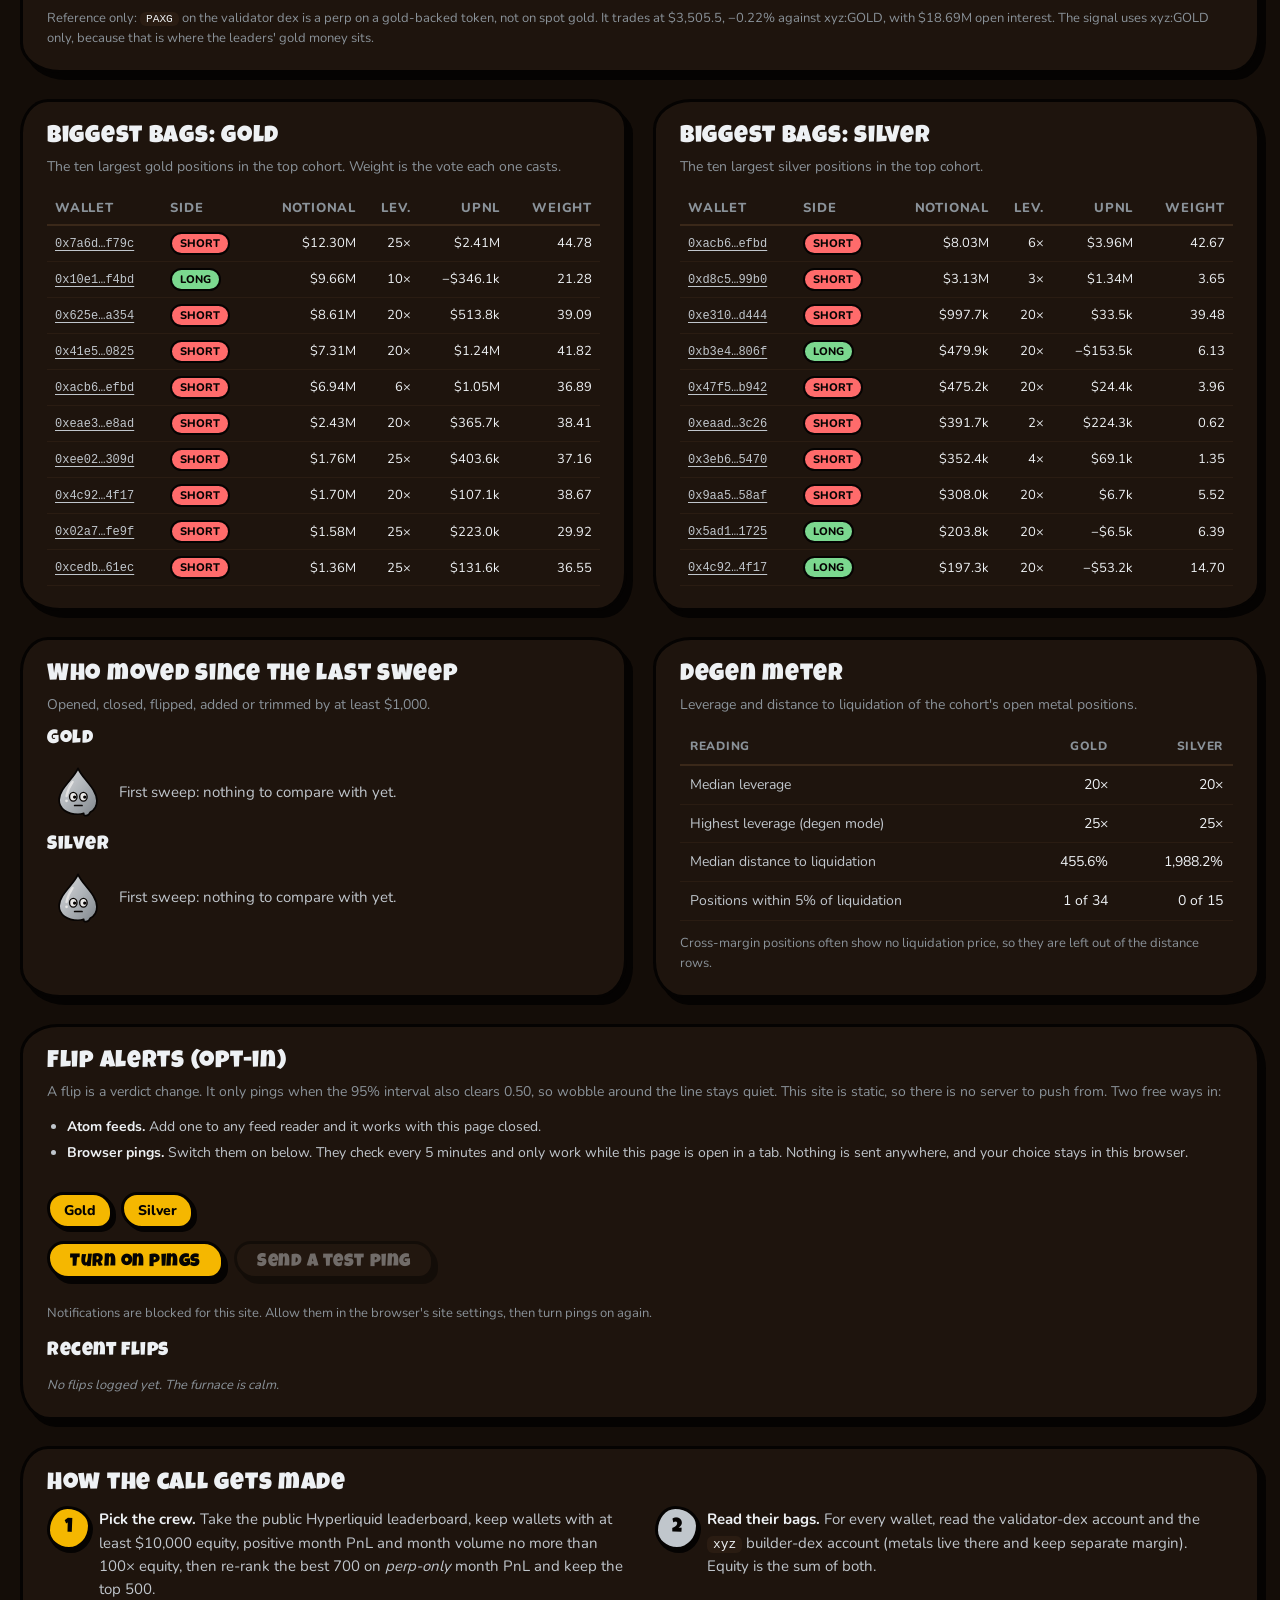
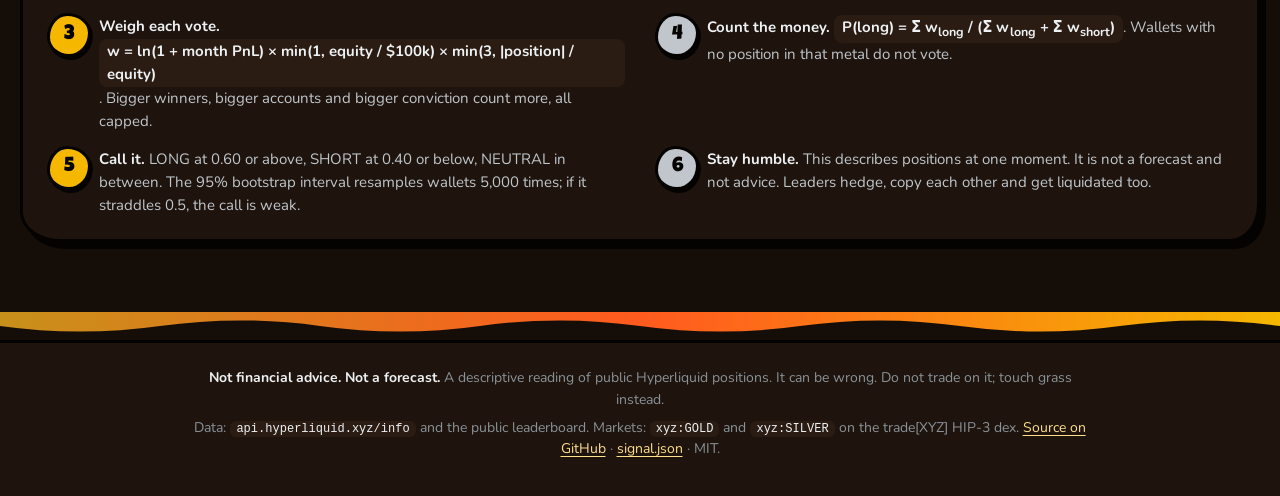
==== commit 519616b8: "Merge v2: pair check, crowd check, flip alerts, long vs short, last hour and scalp corner v2: pair c" ====
--- a/site/index.html
+++ b/site/index.html
@@ -9,6 +9,9 @@
 <link rel="icon" href="favicon.svg" type="image/svg+xml">
 <link rel="preload" href="fonts/LuckiestGuy.woff2" as="font" type="font/woff2" crossorigin>
 <link rel="preload" href="fonts/Nunito-var.woff2" as="font" type="font/woff2" crossorigin>
+<link rel="alternate" type="application/atom+xml" title="Metal Future Forecast: gold flips" href="feed/gold.xml">
+<link rel="alternate" type="application/atom+xml" title="Metal Future Forecast: silver flips" href="feed/silver.xml">
+<link rel="alternate" type="application/atom+xml" title="Metal Future Forecast: all flips" href="feed/all.xml">
 <link rel="stylesheet" href="styles.css">
 </head>
 <body>
@@ -139,6 +142,29 @@
       <article class="blob metal-card silver" id="card-silver" data-metal="silver"><p class="loading">Melting the silver&hellip;</p></article>
     </div>
 
+    <article class="blob plate wide" id="tilt"><p class="loading">Weighing gold against silver&hellip;</p></article>
+
+    <div class="row two">
+      <article class="blob plate" id="crowd-gold"><p class="loading">Poking the gold crowd&hellip;</p></article>
+      <article class="blob plate" id="crowd-silver"><p class="loading">Poking the silver crowd&hellip;</p></article>
+    </div>
+
+    <div class="row two">
+      <article class="blob plate" id="split-gold"><p class="loading">Counting gold longs and shorts&hellip;</p></article>
+      <article class="blob plate" id="split-silver"><p class="loading">Counting silver longs and shorts&hellip;</p></article>
+    </div>
+
+    <article class="blob plate wide scalp" id="scalp">
+      <h2 class="ptitle">Scalp corner</h2>
+      <p class="ribbon">Short-term lean &middot; not advice &middot; not the main signal</p>
+      <p class="psub">A rule-of-thumb read of the last hour only: what the top wallets just did, how price moved, and how crowded funding is. The verdict above is the real signal and this never changes it. It is not backtested here and no hit rate is claimed.</p>
+      <div class="scalp-grid">
+        <div class="scalp-card" id="scalp-gold"><p class="loading">Warming the scalp corner&hellip;</p></div>
+        <div class="scalp-card" id="scalp-silver"><p class="loading">Warming the scalp corner&hellip;</p></div>
+      </div>
+      <div id="scalp-bt"></div>
+    </article>
+
     <div class="row two">
       <article class="blob plate">
         <h2 class="ptitle">P(long) over time</h2>
@@ -171,6 +197,19 @@
       <article class="blob plate"><h2 class="ptitle">Degen meter</h2><p class="psub">Leverage and distance to liquidation of the cohort's open metal positions.</p><div id="risk"></div></article>
     </div>
 
+    <article class="blob plate wide" id="alerts">
+      <h2 class="ptitle">Flip alerts (opt-in)</h2>
+      <p class="psub">A flip is a verdict change. It only pings when the 95% interval also clears 0.50, so wobble around the line stays quiet. This site is static, so there is no server to push from. Two free ways in:</p>
+      <ul class="alert-ways">
+        <li><b>Atom feeds.</b> Add one to any feed reader and it works with this page closed.</li>
+        <li><b>Browser pings.</b> Switch them on below. They check every 5 minutes and only work while this page is open in a tab. Nothing is sent anywhere, and your choice stays in this browser.</li>
+      </ul>
+      <div id="alert-feeds" class="feedlinks"></div>
+      <div id="alert-controls" class="alert-controls"></div>
+      <h3 class="ptitle sub">Recent flips</h3>
+      <div id="alert-events"></div>
+    </article>
+
     <article class="blob plate wide explain">
       <h2 class="ptitle">How the call gets made</h2>
       <ol class="steps">
--- a/site/styles.css
+++ b/site/styles.css
@@ -360,3 +360,6 @@
 .pbar .fill { position: absolute; top: 0; bottom: 0; } .pbar .fill.up { background: var(--up); } .pbar .fill.down { background: var(--down); }
 .pv { text-align: right; color: var(--silver-100); }
 @media (max-width: 860px) { .scalp-grid { grid-template-columns: 1fr; } }
+
+.scalp-cite { margin: 16px 0 6px; }
+.why.cite { color: var(--silver-300); }
